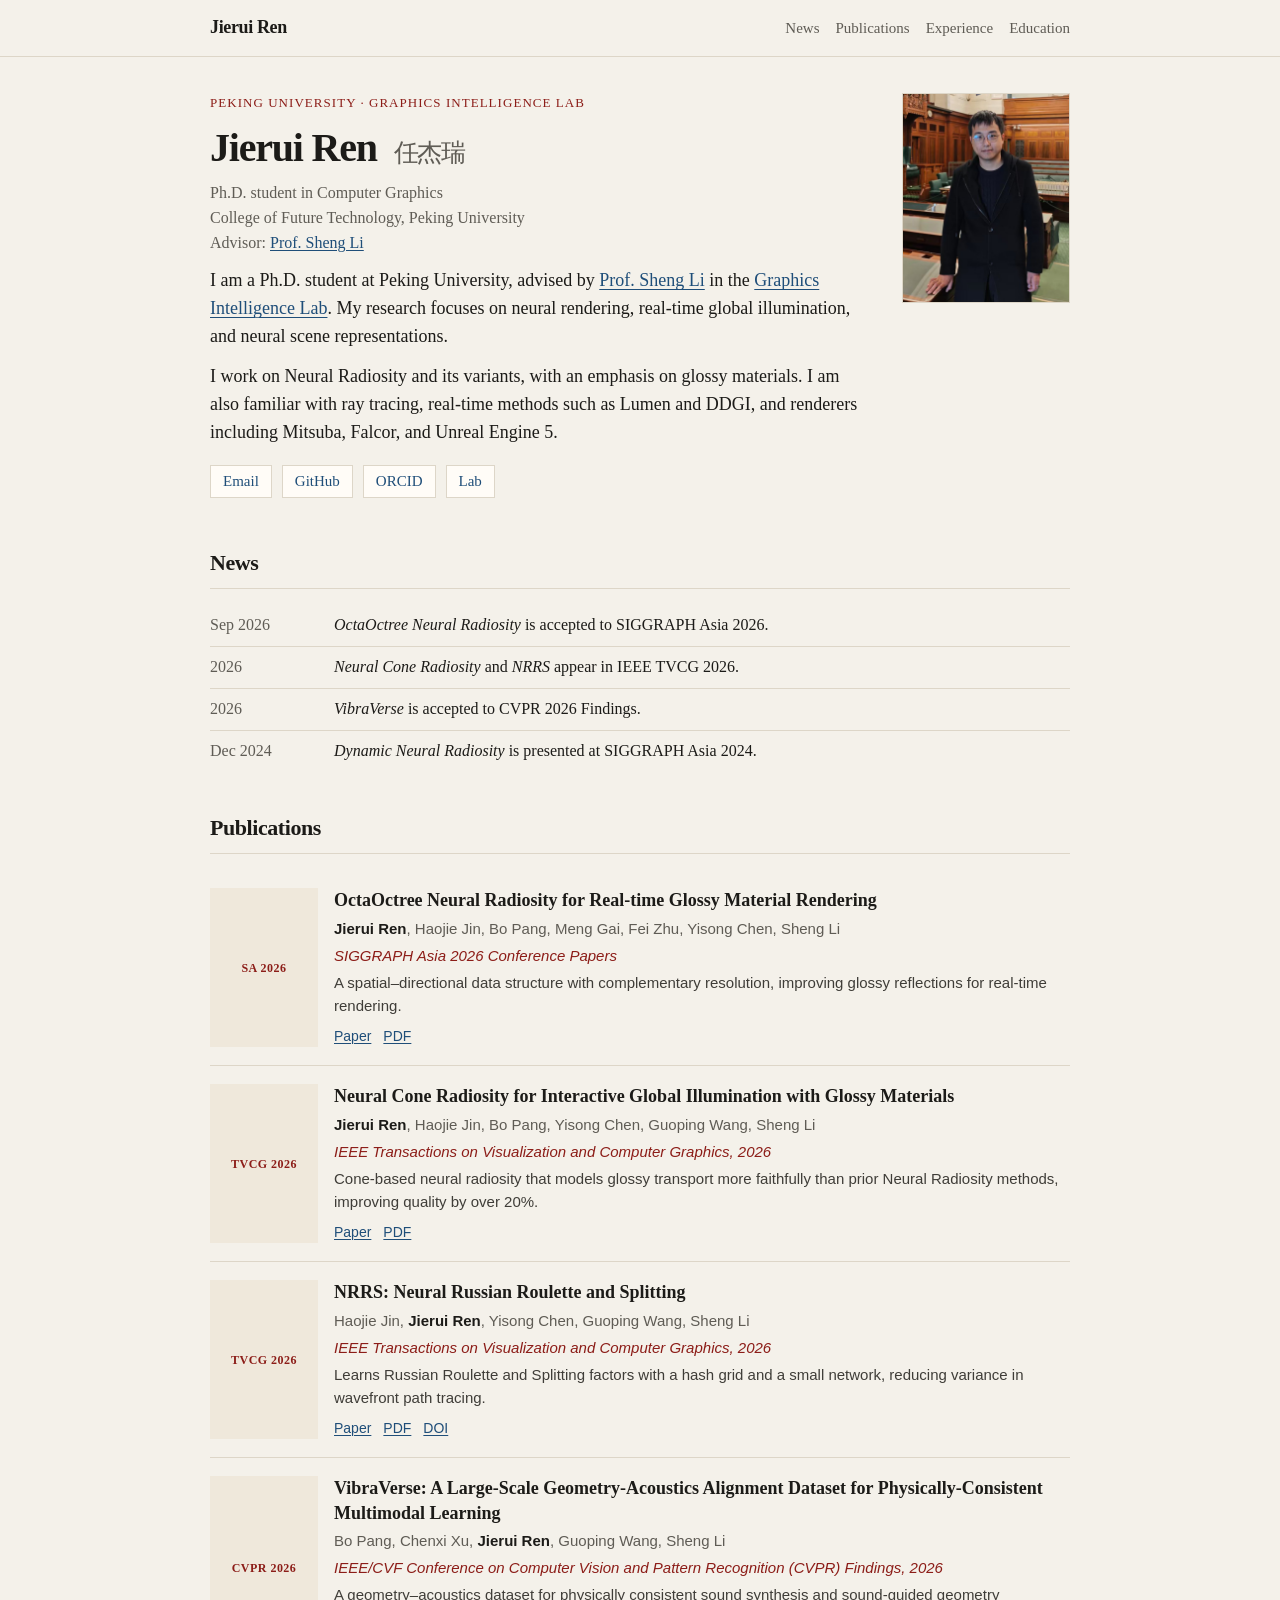
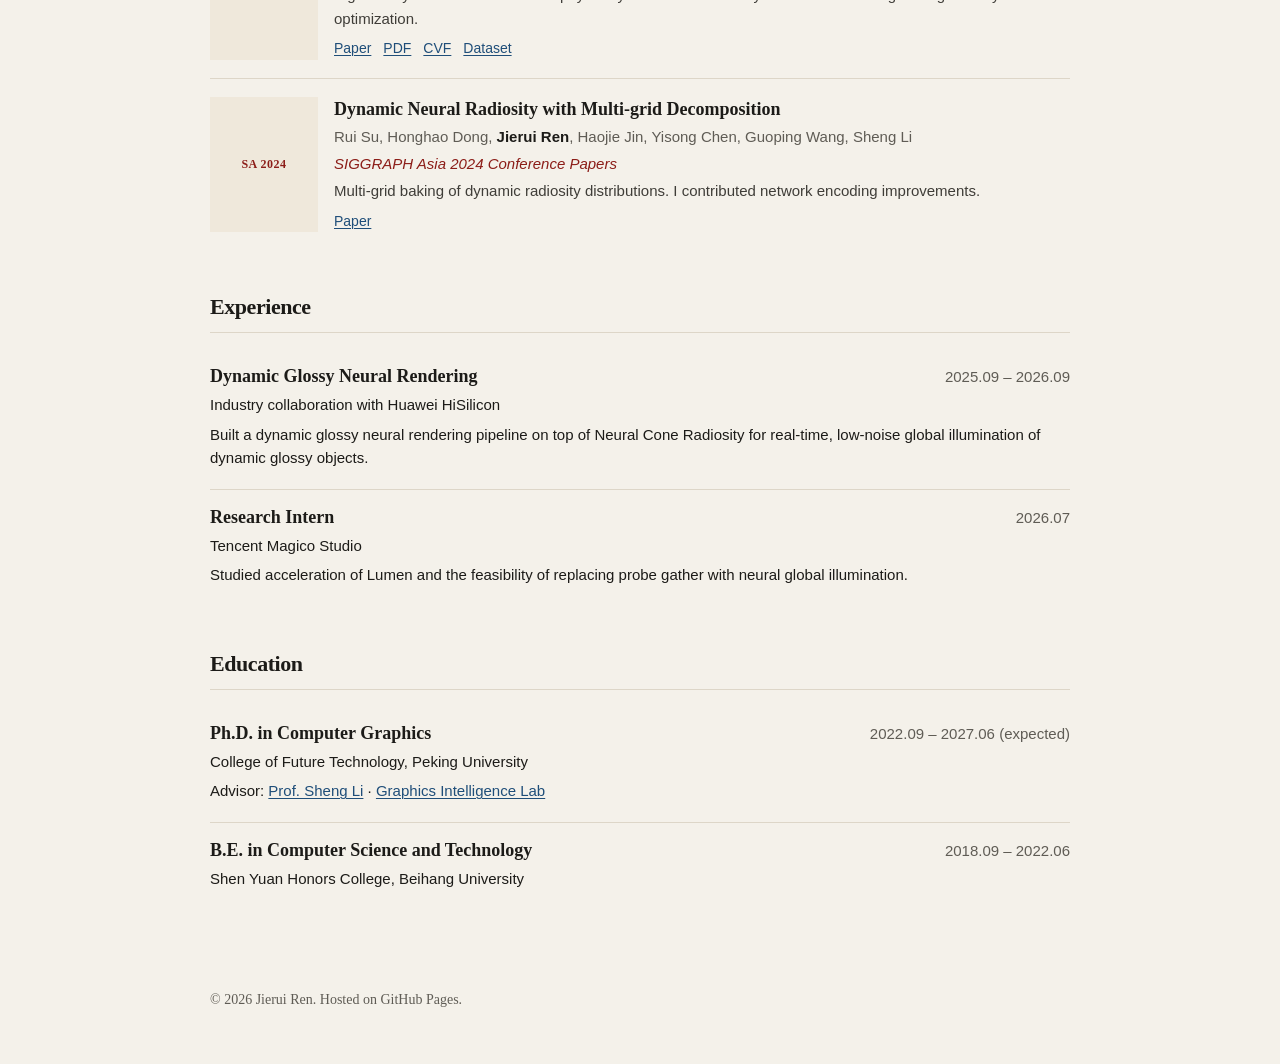
==== index.html @ 51089231 "rename github id" ====
<!DOCTYPE html>
<html lang="en">
  <head>
    <meta charset="utf-8" />
    <meta name="viewport" content="width=device-width, initial-scale=1" />
    <title>Jierui Ren | Peking University</title>
    <meta
      name="description"
      content="Jierui Ren is a Ph.D. student at Peking University working on neural rendering and real-time global illumination."
    />
    <meta name="author" content="Jierui Ren" />
    <link rel="icon" href="assets/img/favicon.svg" type="image/svg+xml" />
    <link rel="stylesheet" href="assets/css/style.css" />
  </head>
  <body>
    <header class="site-header">
      <div class="inner">
        <a class="brand" href="#top">Jierui Ren</a>
        <nav>
          <a href="#news">News</a>
          <a href="#publications">Publications</a>
          <a href="#experience">Experience</a>
          <a href="#education">Education</a>
        </nav>
      </div>
    </header>

    <main id="top">
      <section class="hero">
        <div class="hero-text">
          <p class="kicker">Peking University · Graphics Intelligence Lab</p>
          <h1>Jierui Ren <span class="cn-name">任杰瑞</span></h1>
          <p class="identity">
            Ph.D. student in Computer Graphics<br />
            College of Future Technology, Peking University<br />
            Advisor:
            <a href="https://www.graphics.pku.edu.cn/xztd/jgfaculty/lisheng/index.htm"
              >Prof. Sheng Li</a
            >
          </p>
          <p>
            I am a Ph.D. student at Peking University, advised by
            <a href="https://www.graphics.pku.edu.cn/xztd/jgfaculty/lisheng/index.htm"
              >Prof. Sheng Li</a
            >
            in the
            <a href="https://www.graphics.pku.edu.cn/">Graphics Intelligence Lab</a>.
            My research focuses on neural rendering, real-time global illumination,
            and neural scene representations.
          </p>
          <p>
            I work on Neural Radiosity and its variants, with an emphasis on glossy
            materials. I am also familiar with ray tracing, real-time methods such as
            Lumen and DDGI, and renderers including Mitsuba, Falcor, and Unreal Engine 5.
          </p>
          <div class="links">
            <a href="mailto:jerry@stu.pku.edu.cn">Email</a>
            <a href="https://github.com/jieruijerry">GitHub</a>
            <a href="https://orcid.org/0009-0000-3556-4402">ORCID</a>
            <a href="https://www.graphics.pku.edu.cn/">Lab</a>
            <!-- Add when the public profile is ready: <a href="">Google Scholar</a> -->
          </div>
        </div>
        <figure class="portrait">
          <img src="assets/img/renjierui.jpeg" alt="Portrait of Jierui Ren" />
        </figure>
      </section>

      <section id="news">
        <h2>News</h2>
        <ul class="news">
          <li>
            <time datetime="2026-09">Sep 2026</time>
            <span
              ><em>OctaOctree Neural Radiosity</em> is accepted to SIGGRAPH Asia
              2026.</span
            >
          </li>
          <li>
            <time datetime="2026">2026</time>
            <span
              ><em>Neural Cone Radiosity</em> and <em>NRRS</em> appear in IEEE
              TVCG 2026.</span
            >
          </li>
          <li>
            <time datetime="2026">2026</time>
            <span
              ><em>VibraVerse</em> is accepted to CVPR 2026 Findings.</span
            >
          </li>
          <li>
            <time datetime="2024-12">Dec 2024</time>
            <span
              ><em>Dynamic Neural Radiosity</em> is presented at SIGGRAPH Asia
              2024.</span
            >
          </li>
        </ul>
      </section>

      <section id="publications">
        <h2>Publications</h2>

        <article class="pub" id="octaoctree">
          <div class="pub-venue" aria-hidden="true">SA 2026</div>
          <div class="pub-body">
            <h3>
              OctaOctree Neural Radiosity for Real-time Glossy Material Rendering
            </h3>
            <p class="authors">
              <span class="me">Jierui Ren</span>, Haojie Jin, Bo Pang, Meng Gai, Fei
              Zhu, Yisong Chen, Sheng Li
            </p>
            <p class="venue">
              SIGGRAPH Asia 2026 Conference Papers
            </p>
            <p class="highlight">
              A spatial–directional data structure with complementary resolution,
              improving glossy reflections for real-time rendering.
            </p>
            <p class="pub-links">
              <a href="https://arxiv.org/abs/2606.08469">Paper</a>
              <a href="https://arxiv.org/pdf/2606.08469">PDF</a>
              <!-- <a href="">Project</a> -->
              <!-- <a href="">Video</a> -->
              <!-- <a href="">Code</a> -->
            </p>
          </div>
        </article>

        <article class="pub" id="ncr">
          <div class="pub-venue" aria-hidden="true">TVCG 2026</div>
          <div class="pub-body">
            <h3>
              Neural Cone Radiosity for Interactive Global Illumination with Glossy
              Materials
            </h3>
            <p class="authors">
              <span class="me">Jierui Ren</span>, Haojie Jin, Bo Pang, Yisong Chen,
              Guoping Wang, Sheng Li
            </p>
            <p class="venue">
              IEEE Transactions on Visualization and Computer Graphics, 2026
            </p>
            <p class="highlight">
              Cone-based neural radiosity that models glossy transport more faithfully
              than prior Neural Radiosity methods, improving quality by over 20%.
            </p>
            <p class="pub-links">
              <a href="https://arxiv.org/abs/2509.07522">Paper</a>
              <a href="https://arxiv.org/pdf/2509.07522">PDF</a>
              <!-- <a href="">Project</a> -->
              <!-- <a href="">Video</a> -->
              <!-- <a href="">Code</a> -->
            </p>
          </div>
        </article>

        <article class="pub" id="nrrs">
          <div class="pub-venue" aria-hidden="true">TVCG 2026</div>
          <div class="pub-body">
            <h3>NRRS: Neural Russian Roulette and Splitting</h3>
            <p class="authors">
              Haojie Jin, <span class="me">Jierui Ren</span>, Yisong Chen, Guoping
              Wang, Sheng Li
            </p>
            <p class="venue">
              IEEE Transactions on Visualization and Computer Graphics, 2026
            </p>
            <p class="highlight">
              Learns Russian Roulette and Splitting factors with a hash grid and a
              small network, reducing variance in wavefront path tracing.
            </p>
            <p class="pub-links">
              <a href="https://arxiv.org/abs/2510.07868">Paper</a>
              <a href="https://arxiv.org/pdf/2510.07868">PDF</a>
              <a href="https://doi.org/10.1109/TVCG.2026.3691565">DOI</a>
              <!-- <a href="">Project</a> -->
              <!-- <a href="">Code</a> -->
            </p>
          </div>
        </article>

        <article class="pub" id="vibraverse">
          <div class="pub-venue" aria-hidden="true">CVPR 2026</div>
          <div class="pub-body">
            <h3>
              VibraVerse: A Large-Scale Geometry-Acoustics Alignment Dataset for
              Physically-Consistent Multimodal Learning
            </h3>
            <p class="authors">
              Bo Pang, Chenxi Xu, <span class="me">Jierui Ren</span>, Guoping Wang,
              Sheng Li
            </p>
            <p class="venue">
              IEEE/CVF Conference on Computer Vision and Pattern Recognition (CVPR)
              Findings, 2026
            </p>
            <p class="highlight">
              A geometry–acoustics dataset for physically consistent sound synthesis
              and sound-guided geometry optimization.
            </p>
            <p class="pub-links">
              <a href="https://arxiv.org/abs/2511.20422">Paper</a>
              <a href="https://arxiv.org/pdf/2511.20422">PDF</a>
              <a
                href="https://openaccess.thecvf.com/content/CVPR2026F/html/Pang_VibraVerse_A_Large-Scale_Geometry-Acoustics_Alignment_Dataset_for_Physically-Consistent_Multimodal_Learning_CVPRF_2026_paper.html"
                >CVF</a
              >
              <a href="https://huggingface.co/datasets/technetium66/VibraVerse"
                >Dataset</a
              >
              <!-- <a href="">Project</a> -->
            </p>
          </div>
        </article>

        <article class="pub" id="dnr">
          <div class="pub-venue" aria-hidden="true">SA 2024</div>
          <div class="pub-body">
            <h3>Dynamic Neural Radiosity with Multi-grid Decomposition</h3>
            <p class="authors">
              Rui Su, Honghao Dong, <span class="me">Jierui Ren</span>, Haojie Jin,
              Yisong Chen, Guoping Wang, Sheng Li
            </p>
            <p class="venue">SIGGRAPH Asia 2024 Conference Papers</p>
            <p class="highlight">
              Multi-grid baking of dynamic radiosity distributions. I contributed
              network encoding improvements.
            </p>
            <p class="pub-links">
              <a href="https://doi.org/10.1145/3680528.3687685">Paper</a>
              <!-- <a href="">Project</a> -->
              <!-- <a href="">Video</a> -->
              <!-- <a href="">Code</a> -->
            </p>
          </div>
        </article>
      </section>

      <section id="experience">
        <h2>Experience</h2>
        <article class="item">
          <div class="item-head">
            <h3>Dynamic Glossy Neural Rendering</h3>
            <p class="when">2025.09 – 2026.09</p>
          </div>
          <p class="where">Industry collaboration with Huawei HiSilicon</p>
          <p>
            Built a dynamic glossy neural rendering pipeline on top of Neural Cone
            Radiosity for real-time, low-noise global illumination of dynamic glossy
            objects.
          </p>
        </article>
        <article class="item">
          <div class="item-head">
            <h3>Research Intern</h3>
            <p class="when">2026.07</p>
          </div>
          <p class="where">Tencent Magico Studio</p>
          <p>
            Studied acceleration of Lumen and the feasibility of replacing probe
            gather with neural global illumination.
          </p>
        </article>
      </section>

      <section id="education">
        <h2>Education</h2>
        <article class="item">
          <div class="item-head">
            <h3>Ph.D. in Computer Graphics</h3>
            <p class="when">2022.09 – 2027.06 (expected)</p>
          </div>
          <p class="where">College of Future Technology, Peking University</p>
          <p>
            Advisor:
            <a href="https://www.graphics.pku.edu.cn/xztd/jgfaculty/lisheng/index.htm"
              >Prof. Sheng Li</a
            >
            ·
            <a href="https://www.graphics.pku.edu.cn/">Graphics Intelligence Lab</a>
          </p>
        </article>
        <article class="item">
          <div class="item-head">
            <h3>B.E. in Computer Science and Technology</h3>
            <p class="when">2018.09 – 2022.06</p>
          </div>
          <p class="where">
            Shen Yuan Honors College, Beihang University
          </p>
        </article>
      </section>
    </main>

    <footer>
      <p>
        &copy; 2026 Jierui Ren.
        Hosted on GitHub Pages.
      </p>
    </footer>
  </body>
</html>
---- assets/css/style.css ----
:root {
  --bg: #f4f1ea;
  --paper: #fffcf7;
  --ink: #1c1b18;
  --muted: #5f5c55;
  --line: #ddd6c8;
  --accent: #8c1d18;
  --link: #1f4e79;
  --chip: #efe8db;
}

* {
  box-sizing: border-box;
}

html {
  scroll-behavior: smooth;
  scroll-padding-top: 56px;
}

body {
  margin: 0;
  color: var(--ink);
  background: var(--bg);
  font-family: "Iowan Old Style", Palatino, "Palatino Linotype", "Times New Roman", serif;
  font-size: 18px;
  line-height: 1.55;
}

a {
  color: var(--link);
  text-decoration-thickness: 1px;
  text-underline-offset: 0.15em;
}

a:hover {
  color: var(--accent);
}

.site-header {
  position: sticky;
  top: 0;
  z-index: 10;
  background: var(--bg);
  border-bottom: 1px solid var(--line);
}

.site-header .inner,
main,
footer {
  width: min(860px, calc(100% - 40px));
  margin: 0 auto;
}

.site-header .inner {
  display: flex;
  align-items: baseline;
  justify-content: space-between;
  gap: 24px;
  padding: 14px 0;
}

.brand {
  color: var(--ink);
  font-weight: 700;
  letter-spacing: -0.02em;
  text-decoration: none;
}

.site-header nav {
  display: flex;
  flex-wrap: wrap;
  gap: 16px;
  font-size: 15px;
}

.site-header nav a {
  color: var(--muted);
  text-decoration: none;
}

.site-header nav a:hover {
  color: var(--accent);
}

main {
  padding: 36px 0 64px;
}

.hero {
  display: grid;
  grid-template-columns: 1fr 168px;
  gap: 36px;
  align-items: start;
  padding-bottom: 8px;
}

.kicker {
  margin: 0 0 8px;
  color: var(--accent);
  font-size: 13px;
  letter-spacing: 0.08em;
  text-transform: uppercase;
}

h1 {
  margin: 0 0 10px;
  font-size: 40px;
  line-height: 1.15;
  letter-spacing: -0.03em;
}

.cn-name {
  margin-left: 8px;
  color: var(--muted);
  font-size: 0.62em;
  font-weight: 500;
}

.identity {
  margin: 0 0 18px;
  color: var(--muted);
  font-size: 16px;
}

.hero p {
  margin: 0 0 12px;
}

.links {
  display: flex;
  flex-wrap: wrap;
  gap: 10px;
  margin-top: 18px;
}

.links a {
  display: inline-block;
  padding: 4px 12px;
  border: 1px solid var(--line);
  background: var(--paper);
  color: var(--link);
  font-size: 15px;
  text-decoration: none;
}

.links a:hover {
  border-color: var(--accent);
  color: var(--accent);
}

.portrait {
  margin: 0;
}

.portrait img {
  display: block;
  width: 168px;
  height: 210px;
  object-fit: cover;
  background: var(--paper);
  border: 1px solid var(--line);
}

.pub-teaser {
  display: block;
  width: 92px;
  height: 62px;
  object-fit: cover;
  background: var(--paper);
  border: 1px solid var(--line);
}

h2 {
  margin: 40px 0 16px;
  padding-bottom: 8px;
  border-bottom: 1px solid var(--line);
  font-size: 22px;
  letter-spacing: -0.02em;
}

.news {
  margin: 0;
  padding: 0;
  list-style: none;
}

.news li {
  display: grid;
  grid-template-columns: 108px 1fr;
  gap: 16px;
  padding: 8px 0;
  border-bottom: 1px solid var(--line);
  font-size: 16px;
}

.news li:last-child {
  border-bottom: none;
}

.news time {
  color: var(--muted);
  font-variant-numeric: tabular-nums;
}

.pub {
  display: grid;
  grid-template-columns: 108px 1fr;
  gap: 16px;
  padding: 18px 0;
  border-bottom: 1px solid var(--line);
}

.pub:last-child {
  border-bottom: none;
}

.pub-venue {
  display: flex;
  align-items: center;
  justify-content: center;
  min-height: 54px;
  padding: 8px 6px;
  background: var(--chip);
  color: var(--accent);
  font-size: 12px;
  font-weight: 700;
  letter-spacing: 0.04em;
  text-align: center;
  text-transform: uppercase;
}

.pub-body h3 {
  margin: 0 0 4px;
  font-size: 18px;
  line-height: 1.35;
}

.authors,
.venue,
.highlight,
.where {
  margin: 0 0 4px;
  font-size: 15px;
}

.authors,
.venue,
.highlight,
.where,
.item p {
  font-family: -apple-system, BlinkMacSystemFont, "Segoe UI", "PingFang SC", sans-serif;
}

.authors {
  color: var(--muted);
}

.me {
  color: var(--ink);
  font-weight: 700;
}

.venue {
  color: var(--accent);
  font-style: italic;
}

.highlight {
  color: #3f3d38;
}

.pub-links {
  display: flex;
  flex-wrap: wrap;
  gap: 12px;
  margin: 8px 0 0;
  font-family: -apple-system, BlinkMacSystemFont, "Segoe UI", sans-serif;
  font-size: 14px;
}

.item {
  padding: 14px 0;
  border-bottom: 1px solid var(--line);
}

.item:last-child {
  border-bottom: none;
}

.item-head {
  display: flex;
  align-items: baseline;
  justify-content: space-between;
  gap: 16px;
}

.item h3 {
  margin: 0 0 2px;
  font-size: 18px;
}

.when {
  margin: 0;
  color: var(--muted);
  font-size: 14px;
  line-height: 1.4;
  font-variant-numeric: tabular-nums;
  white-space: nowrap;
}

.item p {
  margin: 0 0 6px;
  font-size: 15px;
}

footer {
  padding: 0 0 40px;
  color: var(--muted);
  font-size: 14px;
}

@media (max-width: 700px) {
  body {
    font-size: 17px;
  }

  .site-header .inner,
  main,
  footer {
    width: calc(100% - 28px);
  }

  .site-header nav {
    display: none;
  }

  .hero,
  .news li,
  .pub {
    grid-template-columns: 1fr;
  }

  .item-head {
    flex-direction: column;
    gap: 2px;
  }

  .hero {
    gap: 20px;
  }

  h1 {
    font-size: 32px;
  }

  .portrait img {
    width: 132px;
    height: 165px;
  }

  .pub-venue {
    width: max-content;
    min-height: auto;
  }
}
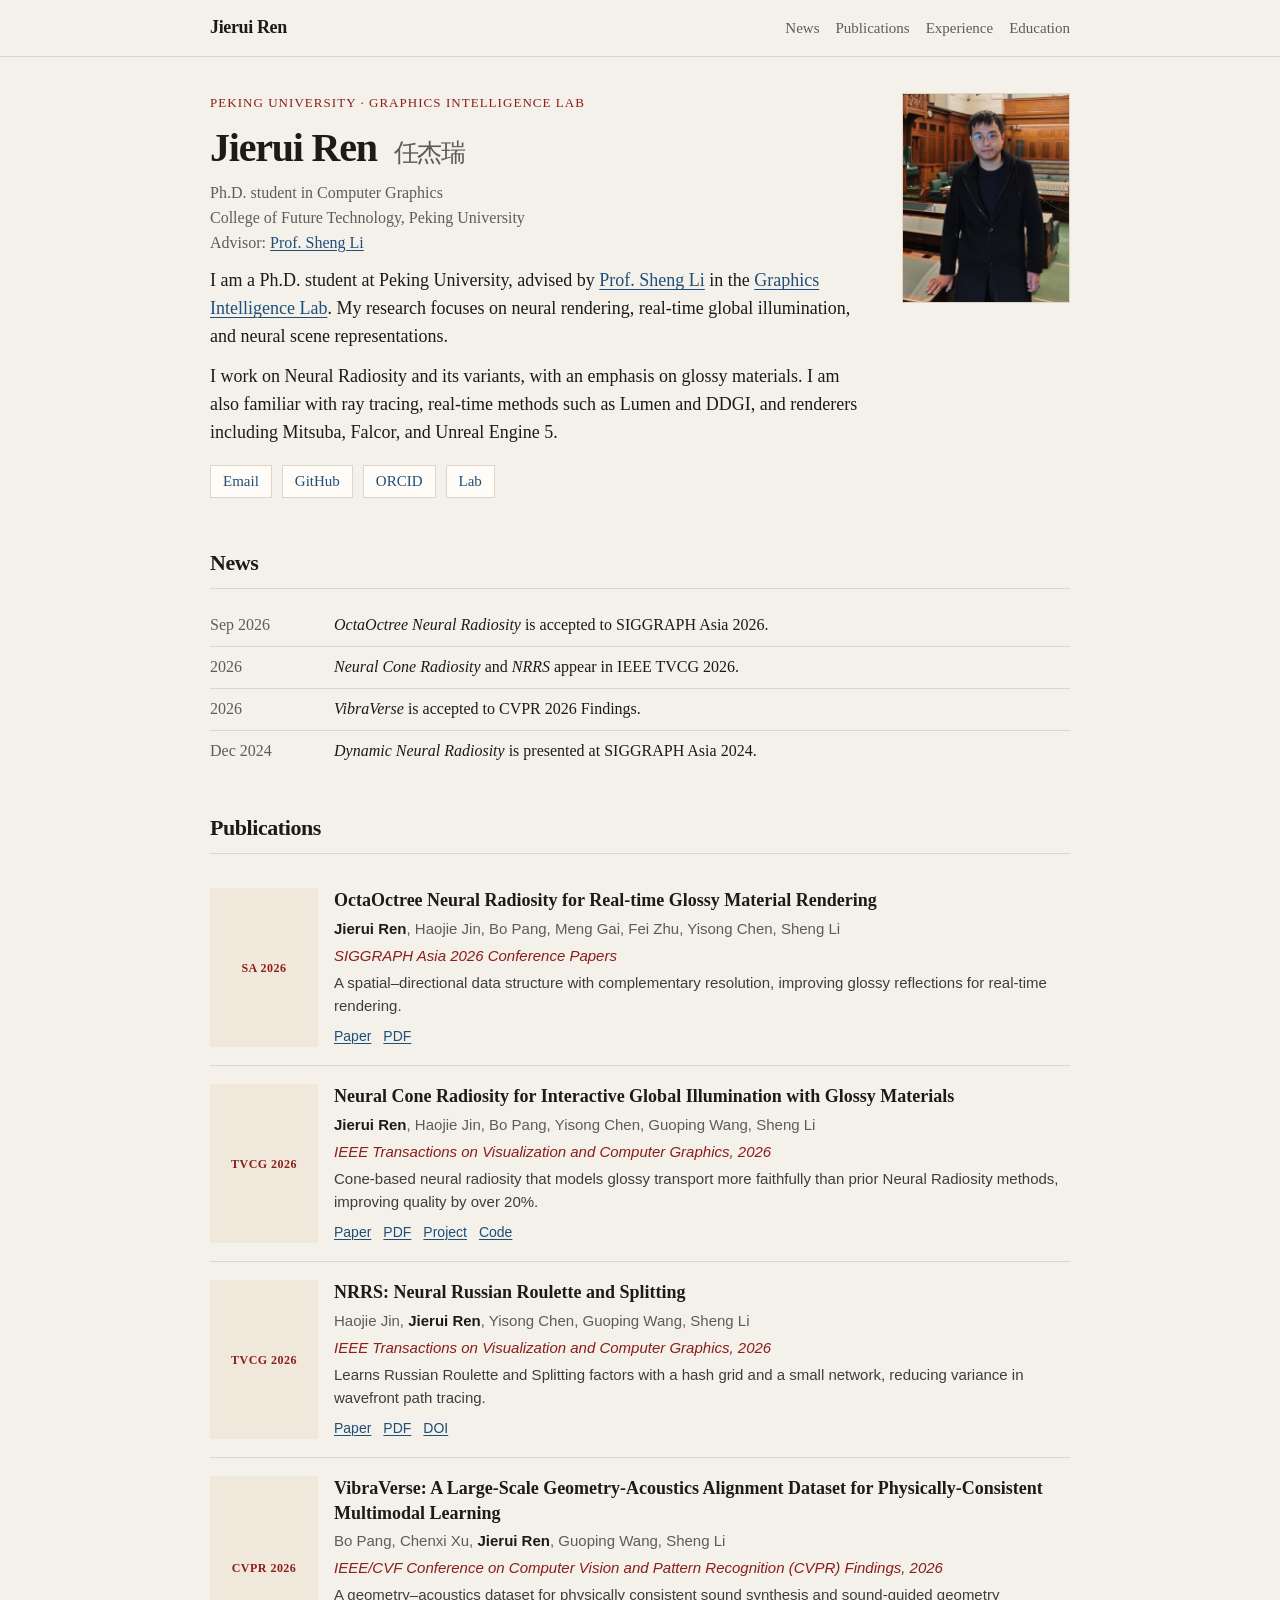
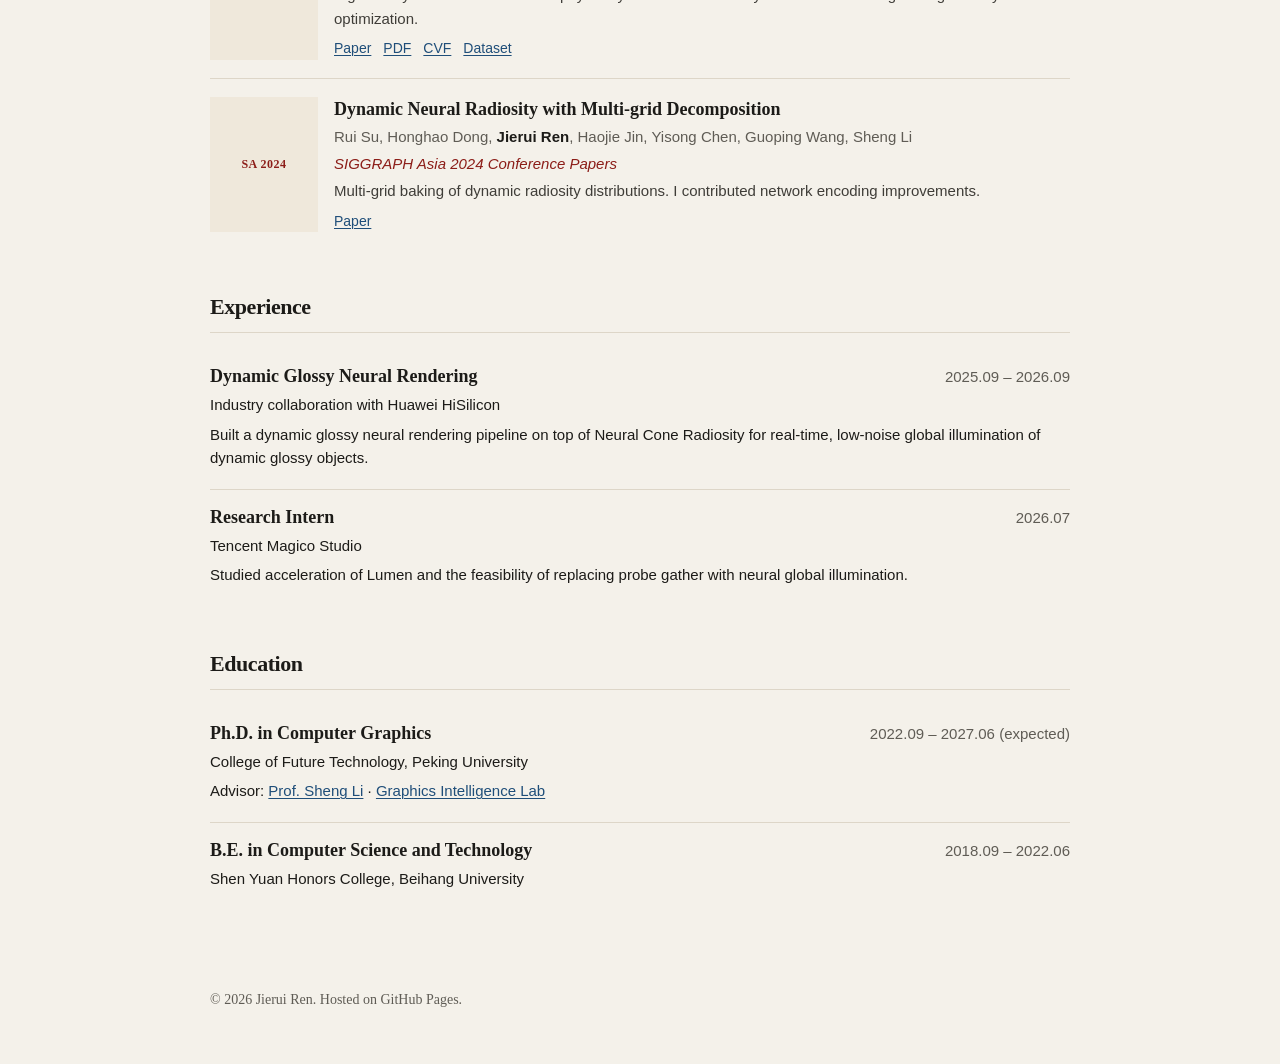
==== commit 2833d08a: "Add neural-cone page" ====
--- a/index.html
+++ b/index.html
@@ -150,9 +150,9 @@
             <p class="pub-links">
               <a href="https://arxiv.org/abs/2509.07522">Paper</a>
               <a href="https://arxiv.org/pdf/2509.07522">PDF</a>
-              <!-- <a href="">Project</a> -->
+              <a href="neural-cone/">Project</a>
+              <a href="https://github.com/jieruijerry/neural-cone">Code</a>
               <!-- <a href="">Video</a> -->
-              <!-- <a href="">Code</a> -->
             </p>
           </div>
         </article>
--- a/assets/css/style.css
+++ b/assets/css/style.css
@@ -320,6 +320,76 @@
   font-size: 14px;
 }
 
+.paper-hero {
+  text-align: center;
+  padding-bottom: 8px;
+}
+
+.paper-hero h1 {
+  max-width: 18em;
+  margin: 0 auto 16px;
+  font-size: 32px;
+}
+
+.paper-authors {
+  margin: 0 0 8px;
+  color: var(--muted);
+  font-size: 16px;
+}
+
+.paper-authors a {
+  color: var(--ink);
+  text-decoration: none;
+}
+
+.paper-authors a:hover {
+  color: var(--accent);
+}
+
+.paper-venue {
+  margin: 0 0 20px;
+  color: var(--accent);
+  font-style: italic;
+  font-size: 16px;
+}
+
+.paper-hero .links {
+  justify-content: center;
+}
+
+.paper-page h2 {
+  margin-top: 32px;
+}
+
+.paper-page .abstract,
+.paper-page .method {
+  font-family: -apple-system, BlinkMacSystemFont, "Segoe UI", "PingFang SC", sans-serif;
+  font-size: 16px;
+}
+
+.paper-page .abstract p,
+.paper-page .method p,
+.paper-page .method li {
+  margin: 0 0 12px;
+}
+
+.paper-page .method ul {
+  margin: 0 0 12px;
+  padding-left: 1.2em;
+}
+
+.bibtex {
+  margin: 0;
+  padding: 16px 18px;
+  overflow-x: auto;
+  background: var(--paper);
+  border: 1px solid var(--line);
+  color: var(--ink);
+  font-size: 13px;
+  line-height: 1.45;
+  white-space: pre;
+}
+
 @media (max-width: 700px) {
   body {
     font-size: 17px;
@@ -354,6 +424,10 @@
     font-size: 32px;
   }
 
+  .paper-hero h1 {
+    font-size: 26px;
+  }
+
   .portrait img {
     width: 132px;
     height: 165px;
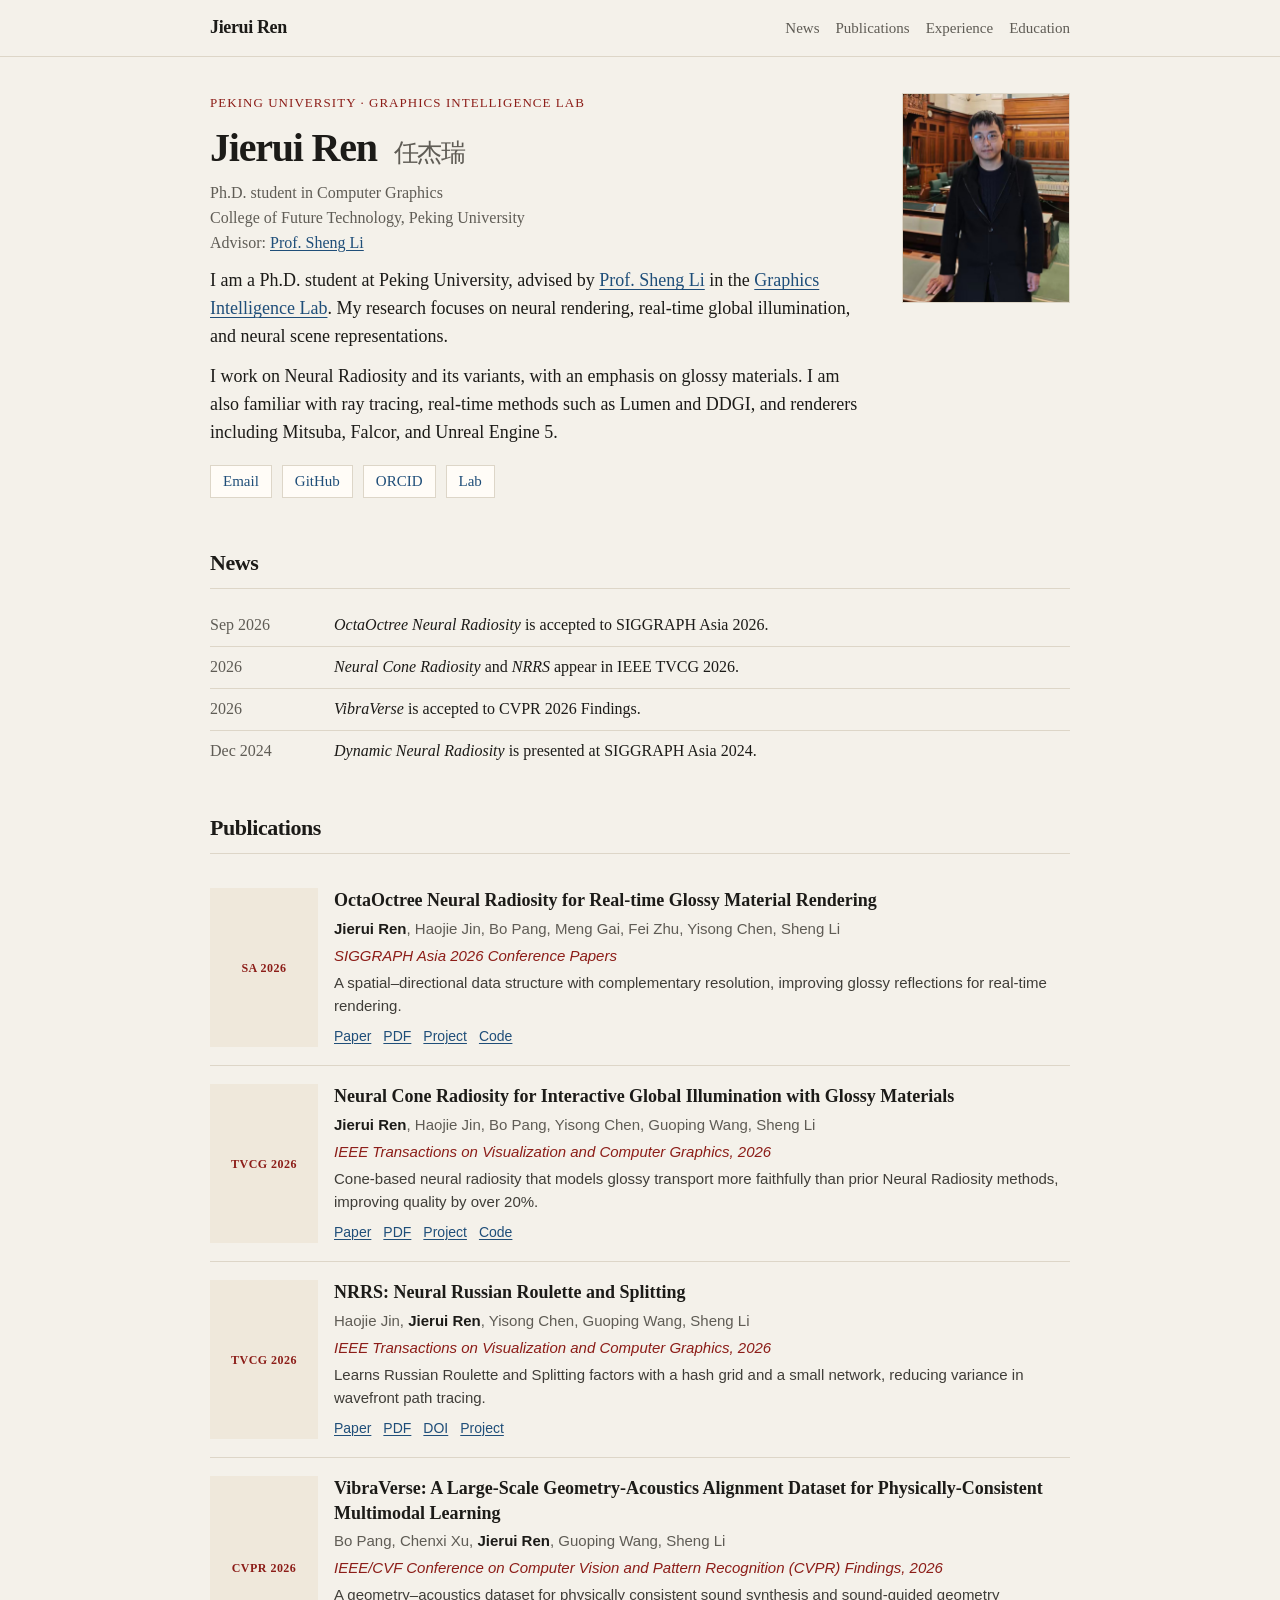
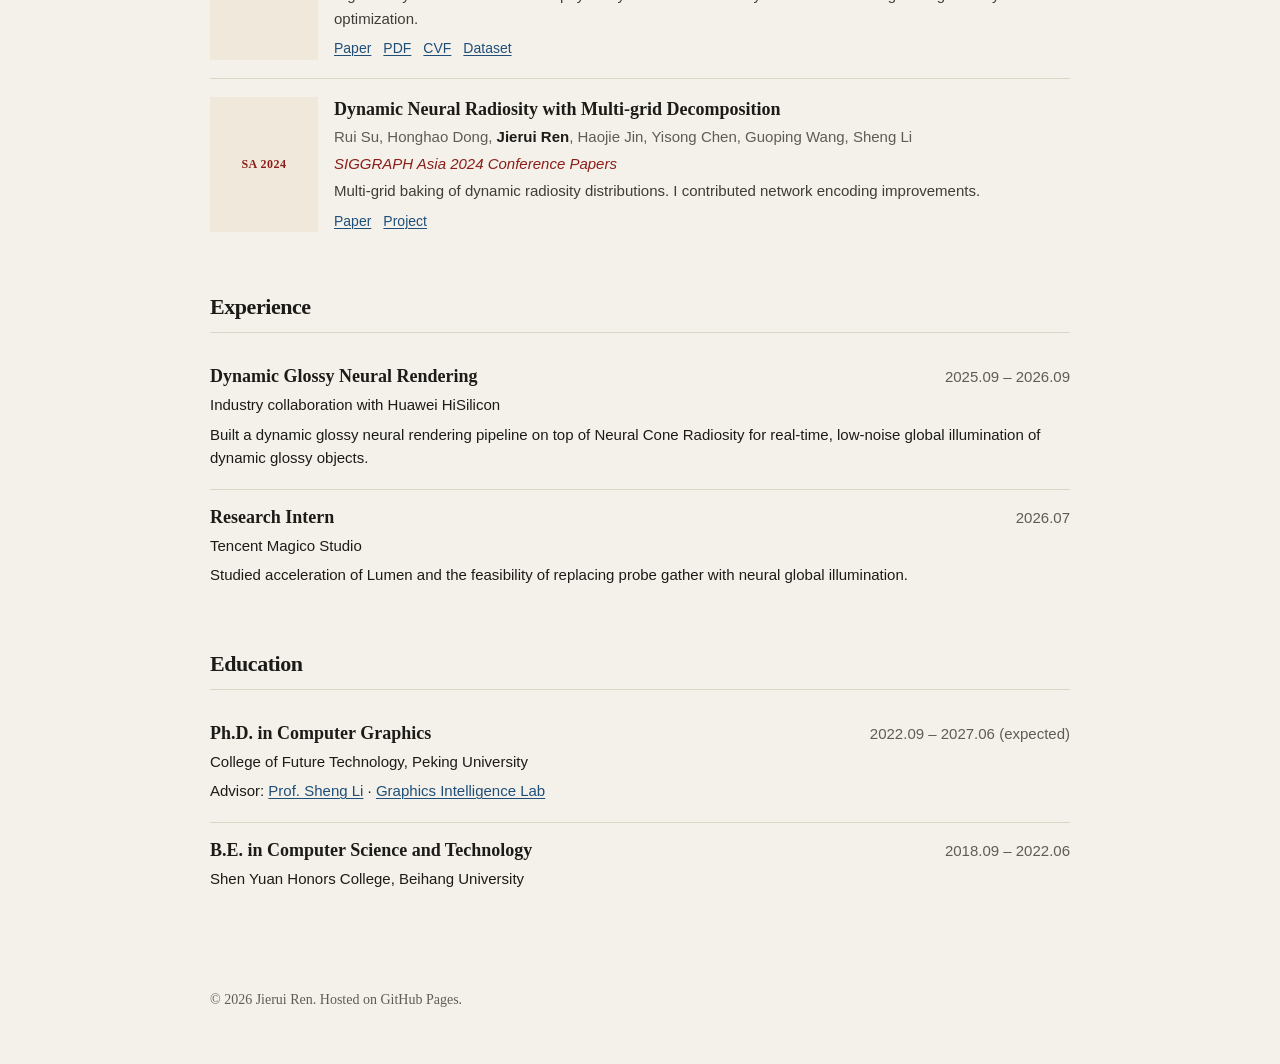
==== commit 5f4d0574: "Add octaoctree page, update links" ====
--- a/index.html
+++ b/index.html
@@ -9,7 +9,8 @@
       content="Jierui Ren is a Ph.D. student at Peking University working on neural rendering and real-time global illumination."
     />
     <meta name="author" content="Jierui Ren" />
-    <link rel="icon" href="assets/img/favicon.svg" type="image/svg+xml" />
+    <link rel="icon" href="assets/img/favicon.png" type="image/png" />
+    <link rel="apple-touch-icon" href="assets/img/favicon.png" />
     <link rel="stylesheet" href="assets/css/style.css" />
   </head>
   <body>
@@ -106,7 +107,7 @@
           <div class="pub-venue" aria-hidden="true">SA 2026</div>
           <div class="pub-body">
             <h3>
-              OctaOctree Neural Radiosity for Real-time Glossy Material Rendering
+              <a href="octaoctree/">OctaOctree Neural Radiosity for Real-time Glossy Material Rendering</a>
             </h3>
             <p class="authors">
               <span class="me">Jierui Ren</span>, Haojie Jin, Bo Pang, Meng Gai, Fei
@@ -122,9 +123,9 @@
             <p class="pub-links">
               <a href="https://arxiv.org/abs/2606.08469">Paper</a>
               <a href="https://arxiv.org/pdf/2606.08469">PDF</a>
-              <!-- <a href="">Project</a> -->
+              <a href="octaoctree/">Project</a>
+              <a href="https://github.com/jieruijerry/OctaOctree">Code</a>
               <!-- <a href="">Video</a> -->
-              <!-- <a href="">Code</a> -->
             </p>
           </div>
         </article>
@@ -133,8 +134,10 @@
           <div class="pub-venue" aria-hidden="true">TVCG 2026</div>
           <div class="pub-body">
             <h3>
-              Neural Cone Radiosity for Interactive Global Illumination with Glossy
-              Materials
+              <a href="neural-cone/"
+                >Neural Cone Radiosity for Interactive Global Illumination with Glossy
+                Materials</a
+              >
             </h3>
             <p class="authors">
               <span class="me">Jierui Ren</span>, Haojie Jin, Bo Pang, Yisong Chen,
@@ -160,7 +163,11 @@
         <article class="pub" id="nrrs">
           <div class="pub-venue" aria-hidden="true">TVCG 2026</div>
           <div class="pub-body">
-            <h3>NRRS: Neural Russian Roulette and Splitting</h3>
+            <h3>
+              <a href="https://banbao990.github.io/publications/NRRS/"
+                >NRRS: Neural Russian Roulette and Splitting</a
+              >
+            </h3>
             <p class="authors">
               Haojie Jin, <span class="me">Jierui Ren</span>, Yisong Chen, Guoping
               Wang, Sheng Li
@@ -176,7 +183,7 @@
               <a href="https://arxiv.org/abs/2510.07868">Paper</a>
               <a href="https://arxiv.org/pdf/2510.07868">PDF</a>
               <a href="https://doi.org/10.1109/TVCG.2026.3691565">DOI</a>
-              <!-- <a href="">Project</a> -->
+              <a href="https://banbao990.github.io/publications/NRRS/">Project</a>
               <!-- <a href="">Code</a> -->
             </p>
           </div>
@@ -219,7 +226,11 @@
         <article class="pub" id="dnr">
           <div class="pub-venue" aria-hidden="true">SA 2024</div>
           <div class="pub-body">
-            <h3>Dynamic Neural Radiosity with Multi-grid Decomposition</h3>
+            <h3>
+              <a href="https://woaixuexisr.github.io/papers/dynamic-neural-radiosity/"
+                >Dynamic Neural Radiosity with Multi-grid Decomposition</a
+              >
+            </h3>
             <p class="authors">
               Rui Su, Honghao Dong, <span class="me">Jierui Ren</span>, Haojie Jin,
               Yisong Chen, Guoping Wang, Sheng Li
@@ -231,7 +242,7 @@
             </p>
             <p class="pub-links">
               <a href="https://doi.org/10.1145/3680528.3687685">Paper</a>
-              <!-- <a href="">Project</a> -->
+              <a href="https://woaixuexisr.github.io/papers/dynamic-neural-radiosity/">Project</a>
               <!-- <a href="">Video</a> -->
               <!-- <a href="">Code</a> -->
             </p>
--- a/assets/css/style.css
+++ b/assets/css/style.css
@@ -234,6 +234,15 @@
   margin: 0 0 4px;
   font-size: 18px;
   line-height: 1.35;
+}
+
+.pub-body h3 a {
+  color: inherit;
+  text-decoration: none;
+}
+
+.pub-body h3 a:hover {
+  color: var(--accent);
 }
 
 .authors,
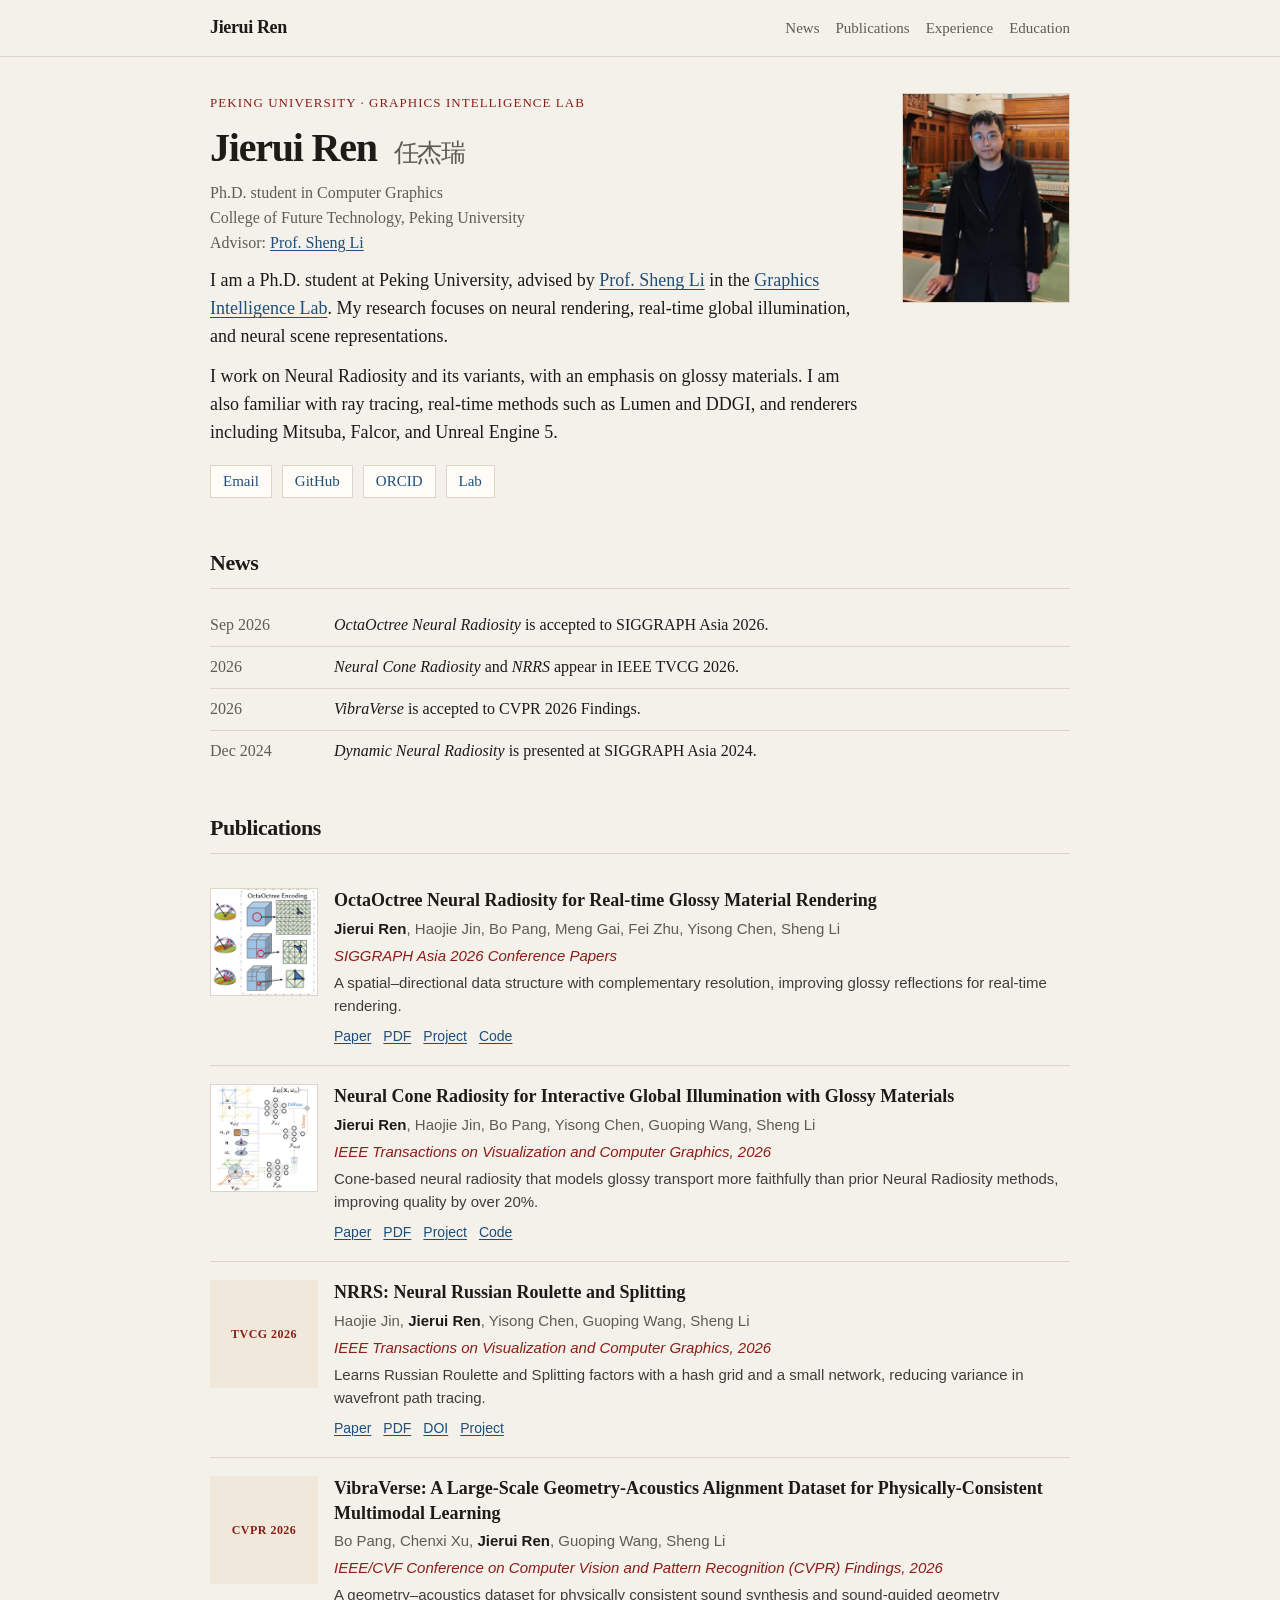
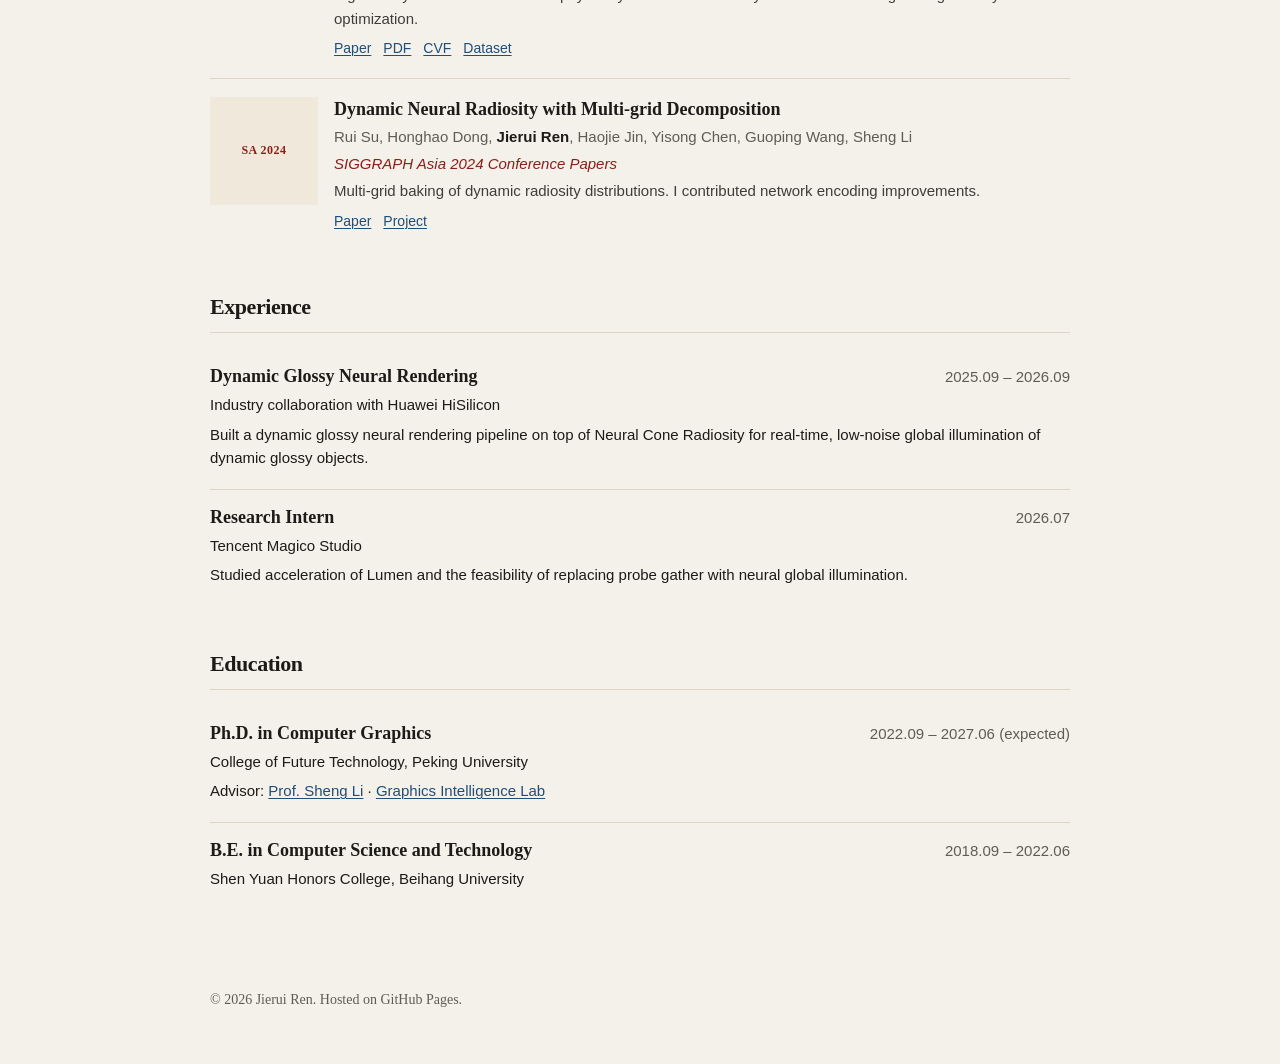
==== commit 69d1206c: "Use square README teasers for OctaOctree and Neural Cone. Co-authored-by: Cursor <cursoragent@cursor" ====
--- a/index.html
+++ b/index.html
@@ -104,7 +104,12 @@
         <h2>Publications</h2>
 
         <article class="pub" id="octaoctree">
-          <div class="pub-venue" aria-hidden="true">SA 2026</div>
+          <a href="octaoctree/"
+            ><img
+              class="pub-teaser"
+              src="assets/img/papers/octaoctree.png"
+              alt="OctaOctree encoding diagram"
+          /></a>
           <div class="pub-body">
             <h3>
               <a href="octaoctree/">OctaOctree Neural Radiosity for Real-time Glossy Material Rendering</a>
@@ -131,7 +136,12 @@
         </article>
 
         <article class="pub" id="ncr">
-          <div class="pub-venue" aria-hidden="true">TVCG 2026</div>
+          <a href="neural-cone/"
+            ><img
+              class="pub-teaser"
+              src="assets/img/papers/ncr.png"
+              alt="Neural Cone Radiosity network diagram"
+          /></a>
           <div class="pub-body">
             <h3>
               <a href="neural-cone/"
--- a/assets/css/style.css
+++ b/assets/css/style.css
@@ -162,11 +162,16 @@
   border: 1px solid var(--line);
 }
 
+.pub > a {
+  line-height: 0;
+  text-decoration: none;
+}
+
 .pub-teaser {
   display: block;
-  width: 92px;
-  height: 62px;
-  object-fit: cover;
+  width: 108px;
+  height: 108px;
+  object-fit: contain;
   background: var(--paper);
   border: 1px solid var(--line);
 }
@@ -219,7 +224,8 @@
   display: flex;
   align-items: center;
   justify-content: center;
-  min-height: 54px;
+  width: 108px;
+  height: 108px;
   padding: 8px 6px;
   background: var(--chip);
   color: var(--accent);
@@ -442,8 +448,9 @@
     height: 165px;
   }
 
-  .pub-venue {
-    width: max-content;
-    min-height: auto;
-  }
-}
+  .pub-venue,
+  .pub-teaser {
+    width: 96px;
+    height: 96px;
+  }
+}
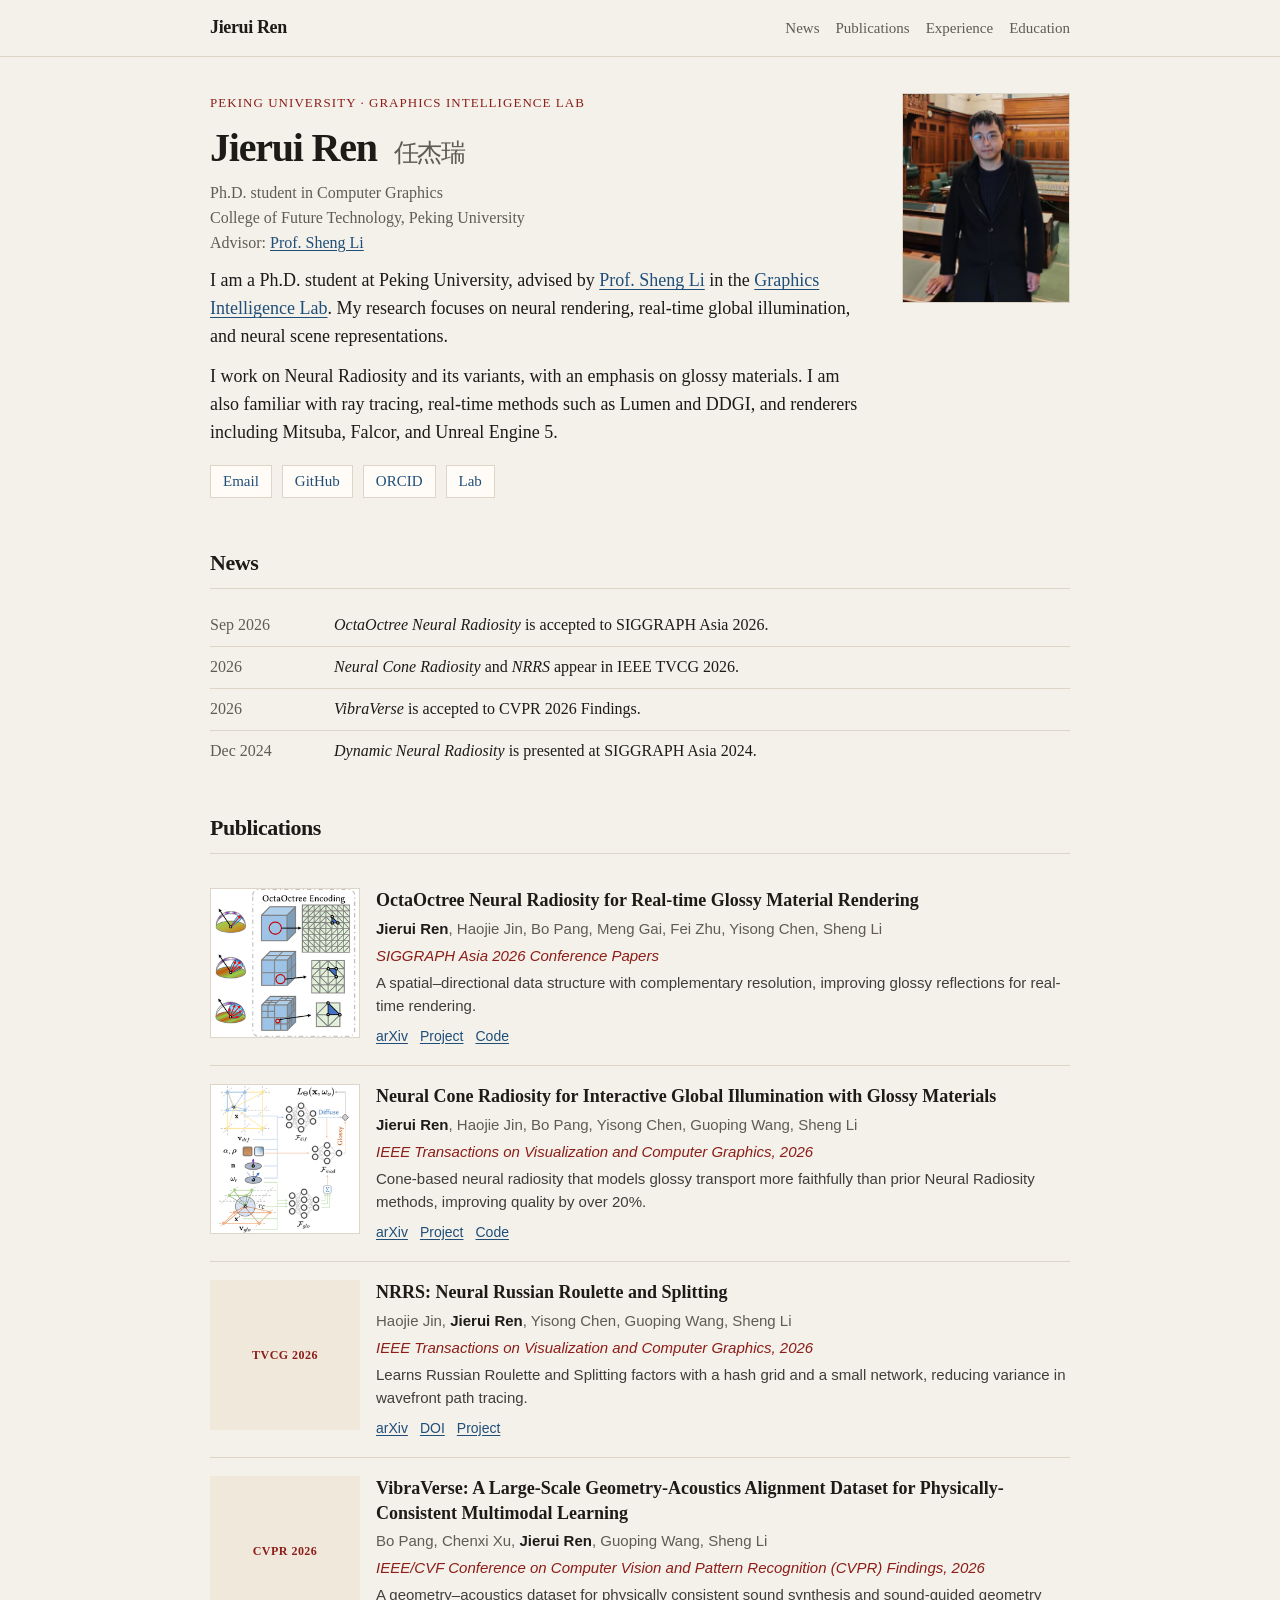
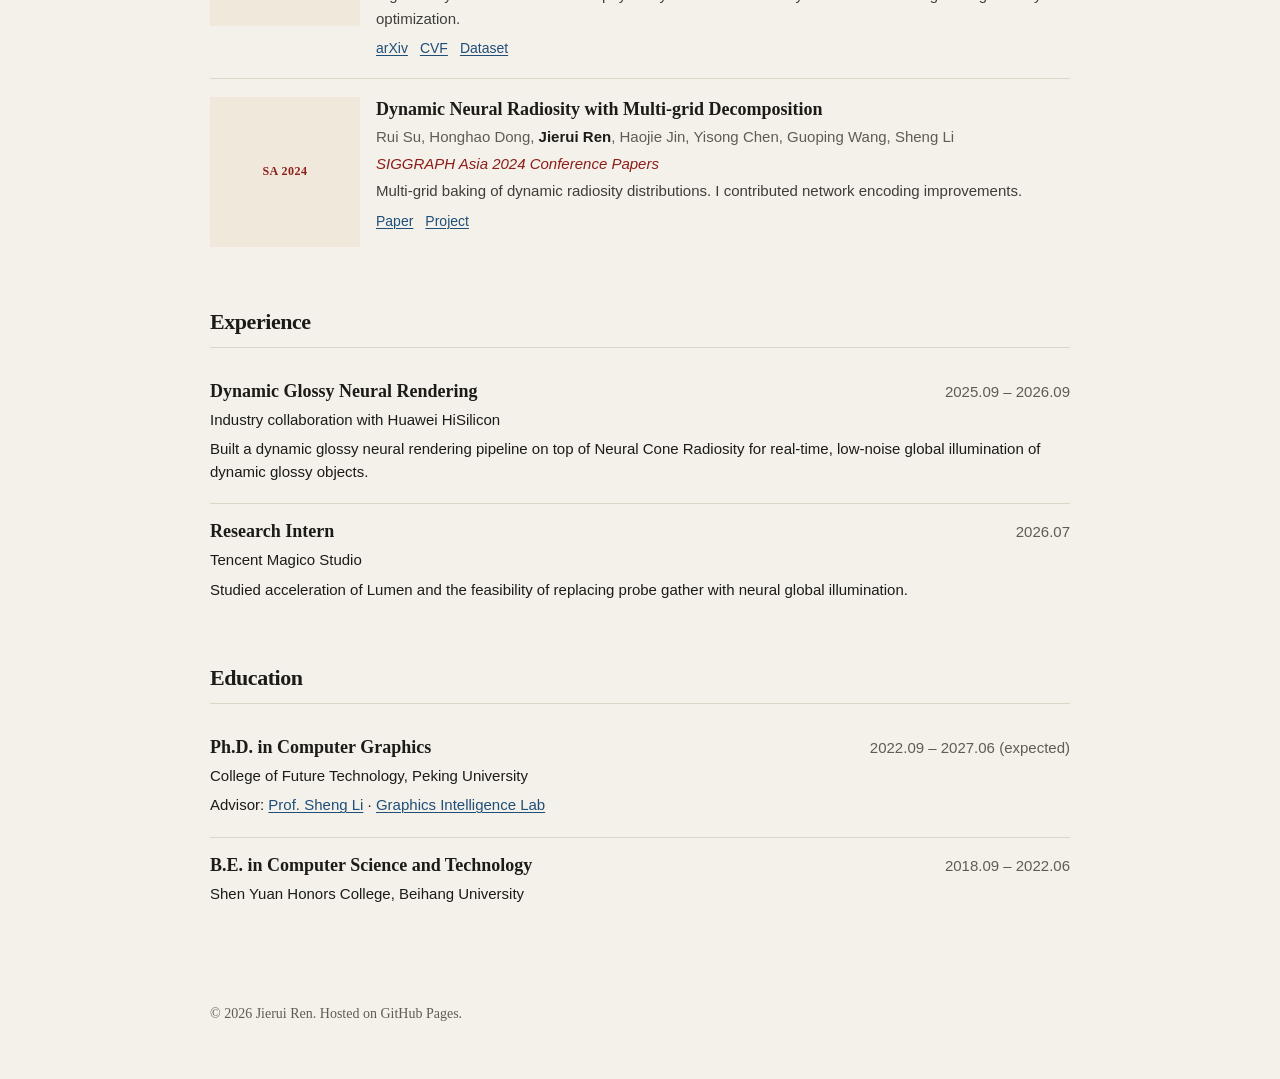
==== commit e2d69d02: "Keep a single arXiv link instead of Paper plus PDF. Co-authored-by: Cursor <cursoragent@cursor.com>" ====
--- a/index.html
+++ b/index.html
@@ -126,8 +126,7 @@
               improving glossy reflections for real-time rendering.
             </p>
             <p class="pub-links">
-              <a href="https://arxiv.org/abs/2606.08469">Paper</a>
-              <a href="https://arxiv.org/pdf/2606.08469">PDF</a>
+              <a href="https://arxiv.org/abs/2606.08469">arXiv</a>
               <a href="octaoctree/">Project</a>
               <a href="https://github.com/jieruijerry/OctaOctree">Code</a>
               <!-- <a href="">Video</a> -->
@@ -161,8 +160,7 @@
               than prior Neural Radiosity methods, improving quality by over 20%.
             </p>
             <p class="pub-links">
-              <a href="https://arxiv.org/abs/2509.07522">Paper</a>
-              <a href="https://arxiv.org/pdf/2509.07522">PDF</a>
+              <a href="https://arxiv.org/abs/2509.07522">arXiv</a>
               <a href="neural-cone/">Project</a>
               <a href="https://github.com/jieruijerry/neural-cone">Code</a>
               <!-- <a href="">Video</a> -->
@@ -190,8 +188,7 @@
               small network, reducing variance in wavefront path tracing.
             </p>
             <p class="pub-links">
-              <a href="https://arxiv.org/abs/2510.07868">Paper</a>
-              <a href="https://arxiv.org/pdf/2510.07868">PDF</a>
+              <a href="https://arxiv.org/abs/2510.07868">arXiv</a>
               <a href="https://doi.org/10.1109/TVCG.2026.3691565">DOI</a>
               <a href="https://banbao990.github.io/publications/NRRS/">Project</a>
               <!-- <a href="">Code</a> -->
@@ -219,8 +216,7 @@
               and sound-guided geometry optimization.
             </p>
             <p class="pub-links">
-              <a href="https://arxiv.org/abs/2511.20422">Paper</a>
-              <a href="https://arxiv.org/pdf/2511.20422">PDF</a>
+              <a href="https://arxiv.org/abs/2511.20422">arXiv</a>
               <a
                 href="https://openaccess.thecvf.com/content/CVPR2026F/html/Pang_VibraVerse_A_Large-Scale_Geometry-Acoustics_Alignment_Dataset_for_Physically-Consistent_Multimodal_Learning_CVPRF_2026_paper.html"
                 >CVF</a
--- a/assets/css/style.css
+++ b/assets/css/style.css
@@ -169,8 +169,8 @@
 
 .pub-teaser {
   display: block;
-  width: 108px;
-  height: 108px;
+  width: 150px;
+  height: 150px;
   object-fit: contain;
   background: var(--paper);
   border: 1px solid var(--line);
@@ -210,7 +210,7 @@
 
 .pub {
   display: grid;
-  grid-template-columns: 108px 1fr;
+  grid-template-columns: 150px 1fr;
   gap: 16px;
   padding: 18px 0;
   border-bottom: 1px solid var(--line);
@@ -224,8 +224,8 @@
   display: flex;
   align-items: center;
   justify-content: center;
-  width: 108px;
-  height: 108px;
+  width: 150px;
+  height: 150px;
   padding: 8px 6px;
   background: var(--chip);
   color: var(--accent);
@@ -450,7 +450,7 @@
 
   .pub-venue,
   .pub-teaser {
-    width: 96px;
-    height: 96px;
-  }
-}
+    width: 150px;
+    height: 150px;
+  }
+}
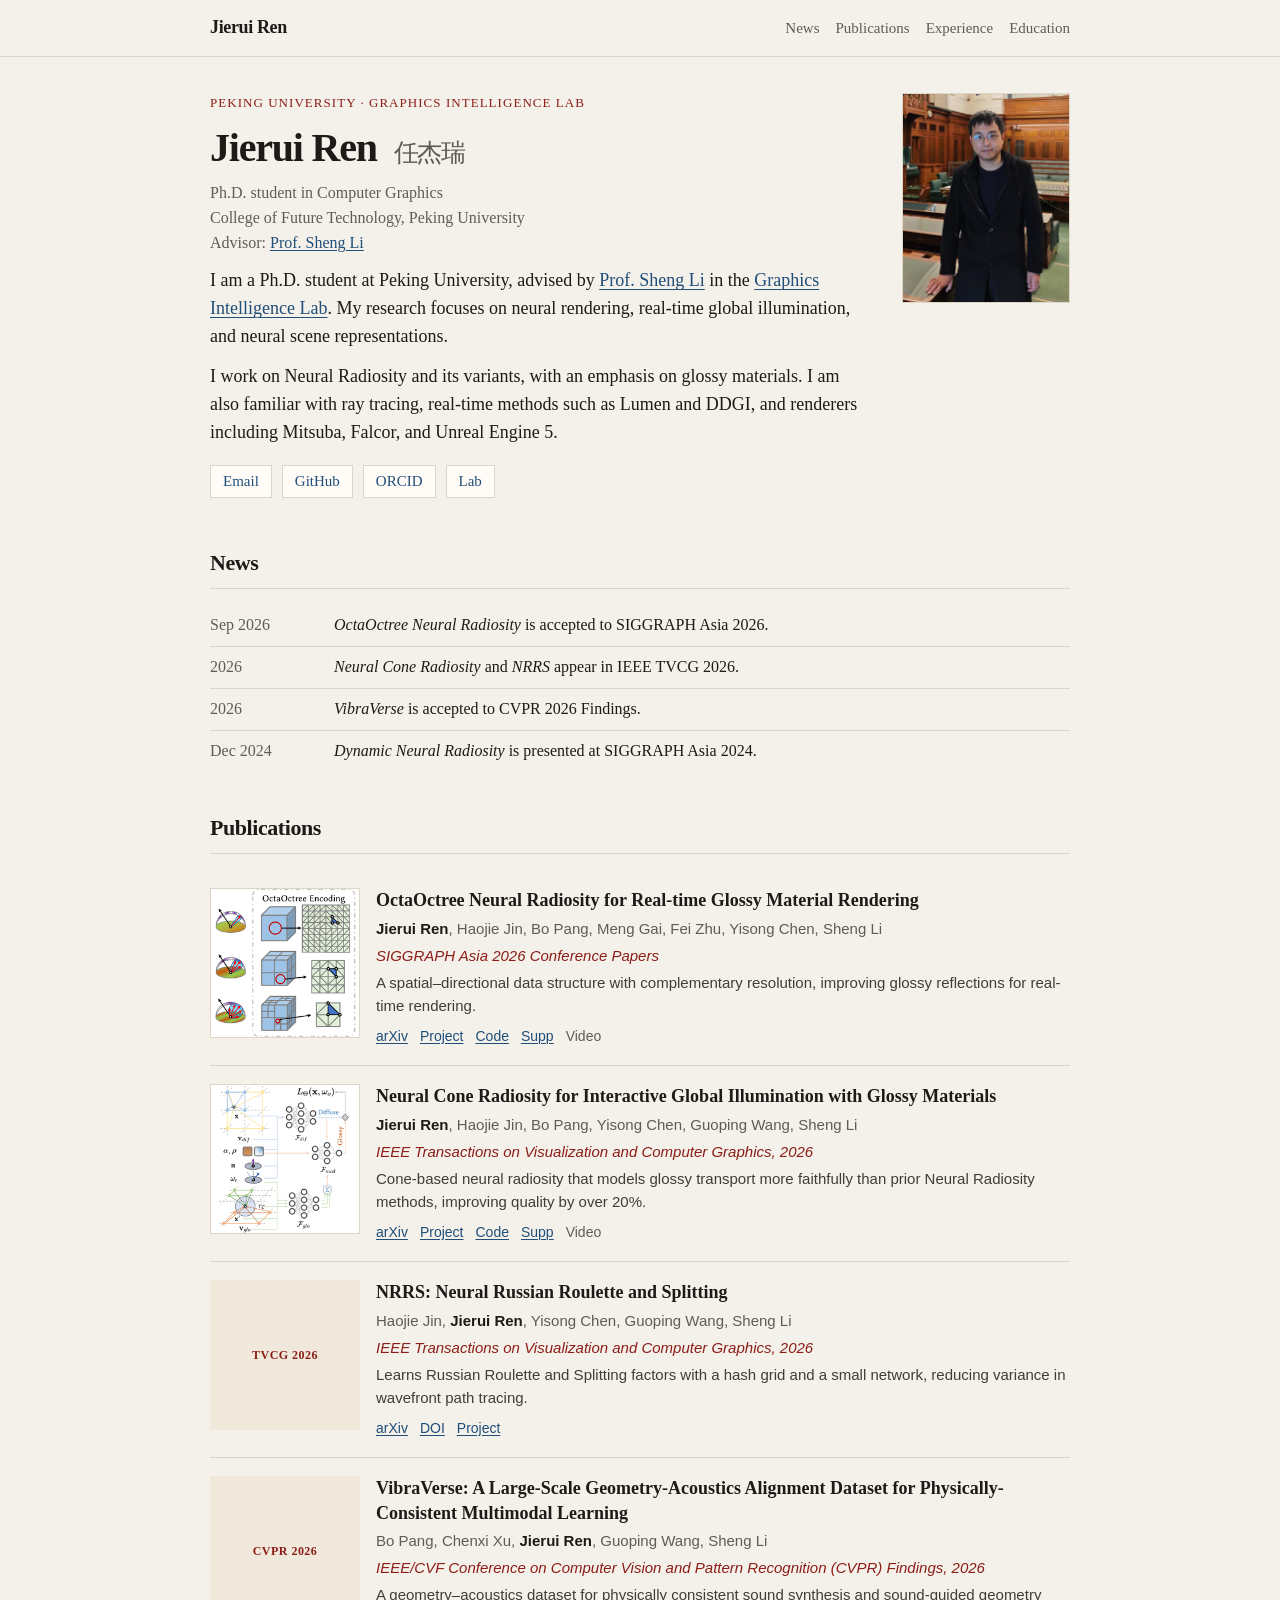
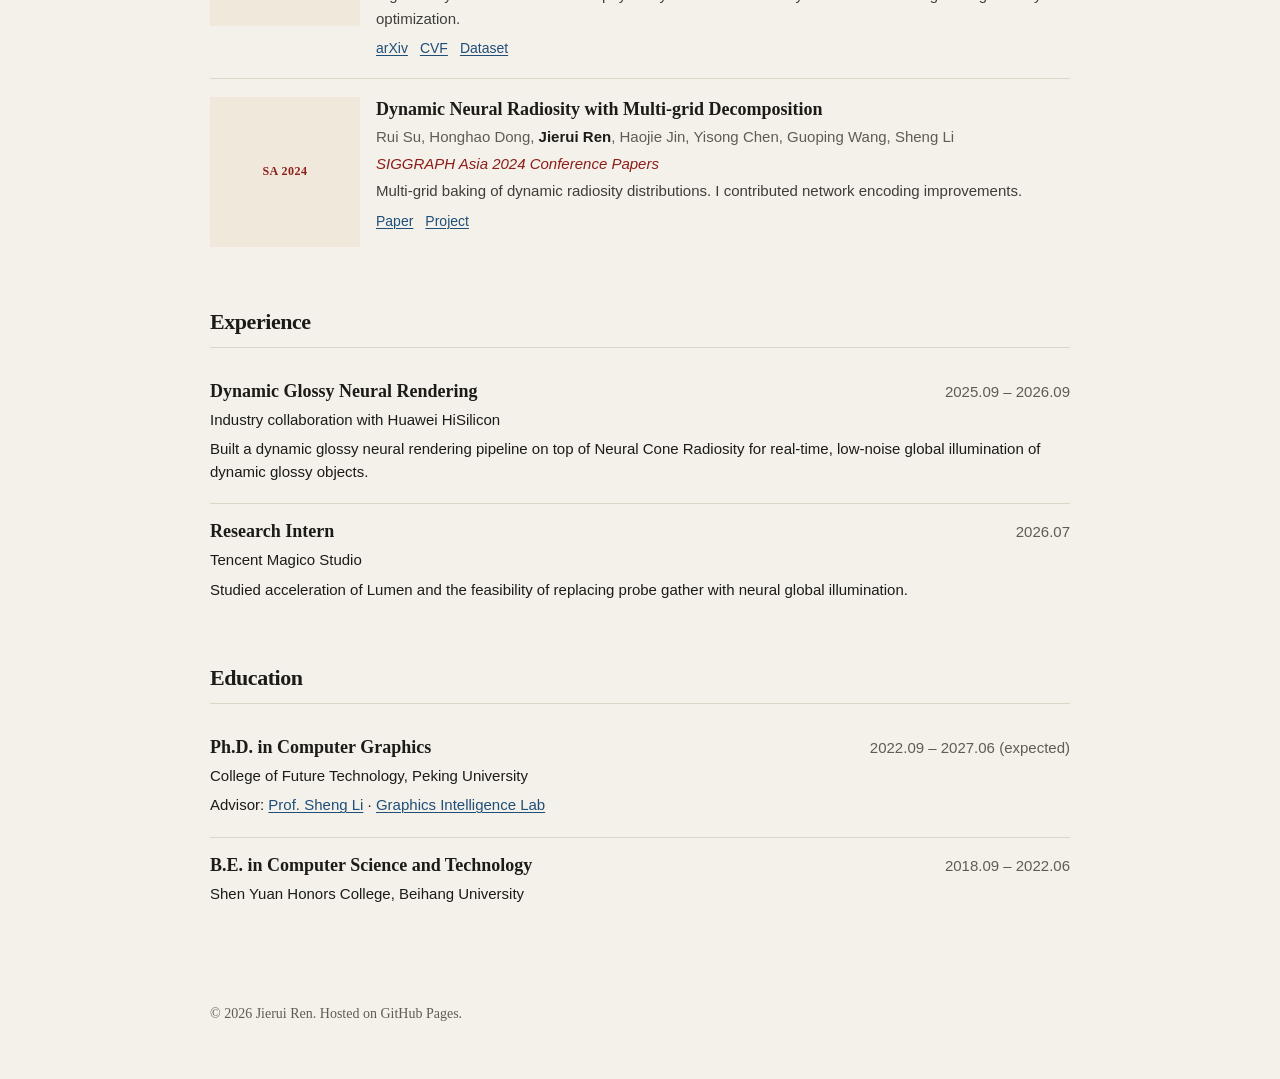
==== commit 2d40c780: "Add paper teasers, supplements, and video placeholders. Co-authored-by: Cursor <cursoragent@cursor.c" ====
--- a/index.html
+++ b/index.html
@@ -129,7 +129,8 @@
               <a href="https://arxiv.org/abs/2606.08469">arXiv</a>
               <a href="octaoctree/">Project</a>
               <a href="https://github.com/jieruijerry/OctaOctree">Code</a>
-              <!-- <a href="">Video</a> -->
+              <a href="octaoctree/supplement.pdf">Supp</a>
+              <a>Video</a>
             </p>
           </div>
         </article>
@@ -163,7 +164,8 @@
               <a href="https://arxiv.org/abs/2509.07522">arXiv</a>
               <a href="neural-cone/">Project</a>
               <a href="https://github.com/jieruijerry/neural-cone">Code</a>
-              <!-- <a href="">Video</a> -->
+              <a href="neural-cone/supplement.pdf">Supp</a>
+              <a>Video</a>
             </p>
           </div>
         </article>
--- a/assets/css/style.css
+++ b/assets/css/style.css
@@ -149,6 +149,16 @@
   color: var(--accent);
 }
 
+.links a:not([href]) {
+  color: var(--muted);
+  cursor: default;
+}
+
+.links a:not([href]):hover {
+  border-color: var(--line);
+  color: var(--muted);
+}
+
 .portrait {
   margin: 0;
 }
@@ -294,6 +304,12 @@
   font-size: 14px;
 }
 
+.pub-links a:not([href]) {
+  color: var(--muted);
+  text-decoration: none;
+  cursor: default;
+}
+
 .item {
   padding: 14px 0;
   border-bottom: 1px solid var(--line);
@@ -370,6 +386,15 @@
 
 .paper-hero .links {
   justify-content: center;
+}
+
+.paper-teaser {
+  display: block;
+  width: 100%;
+  height: auto;
+  margin: 28px 0 0;
+  background: var(--paper);
+  border: 1px solid var(--line);
 }
 
 .paper-page h2 {
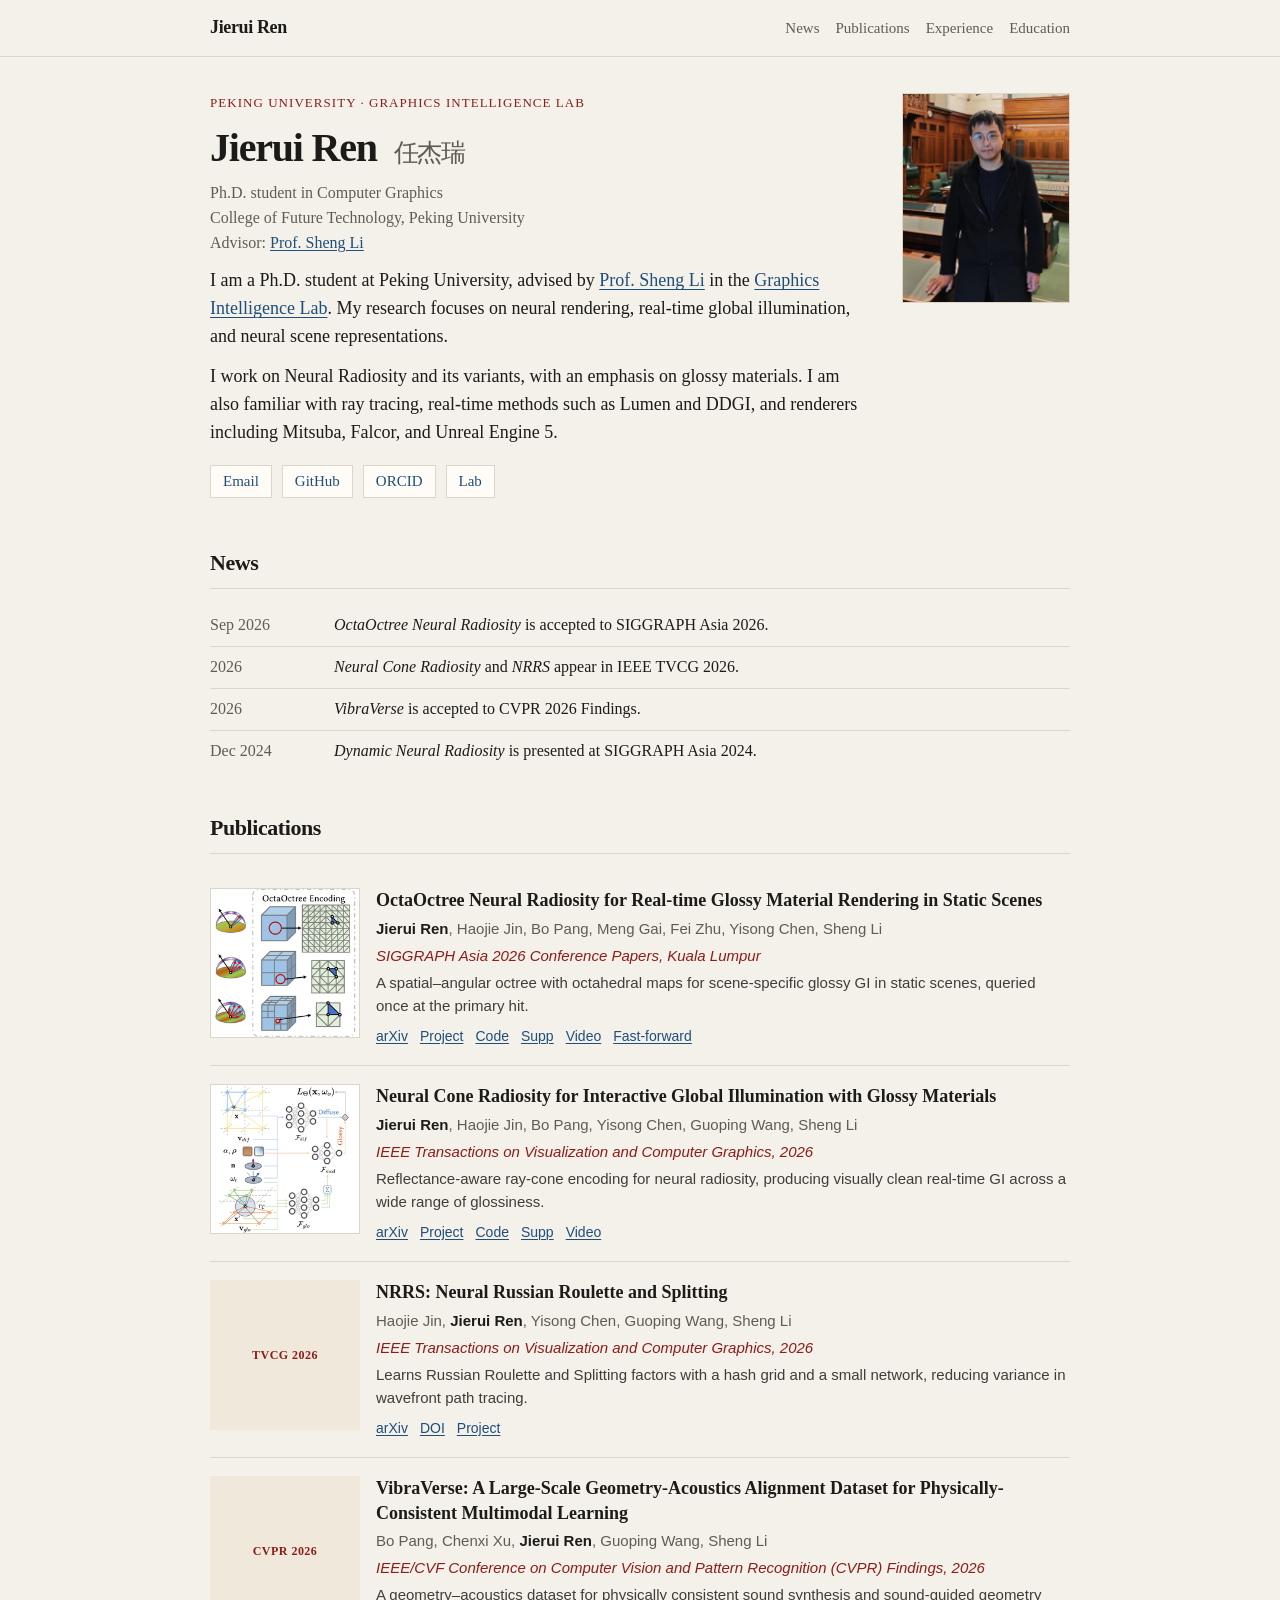
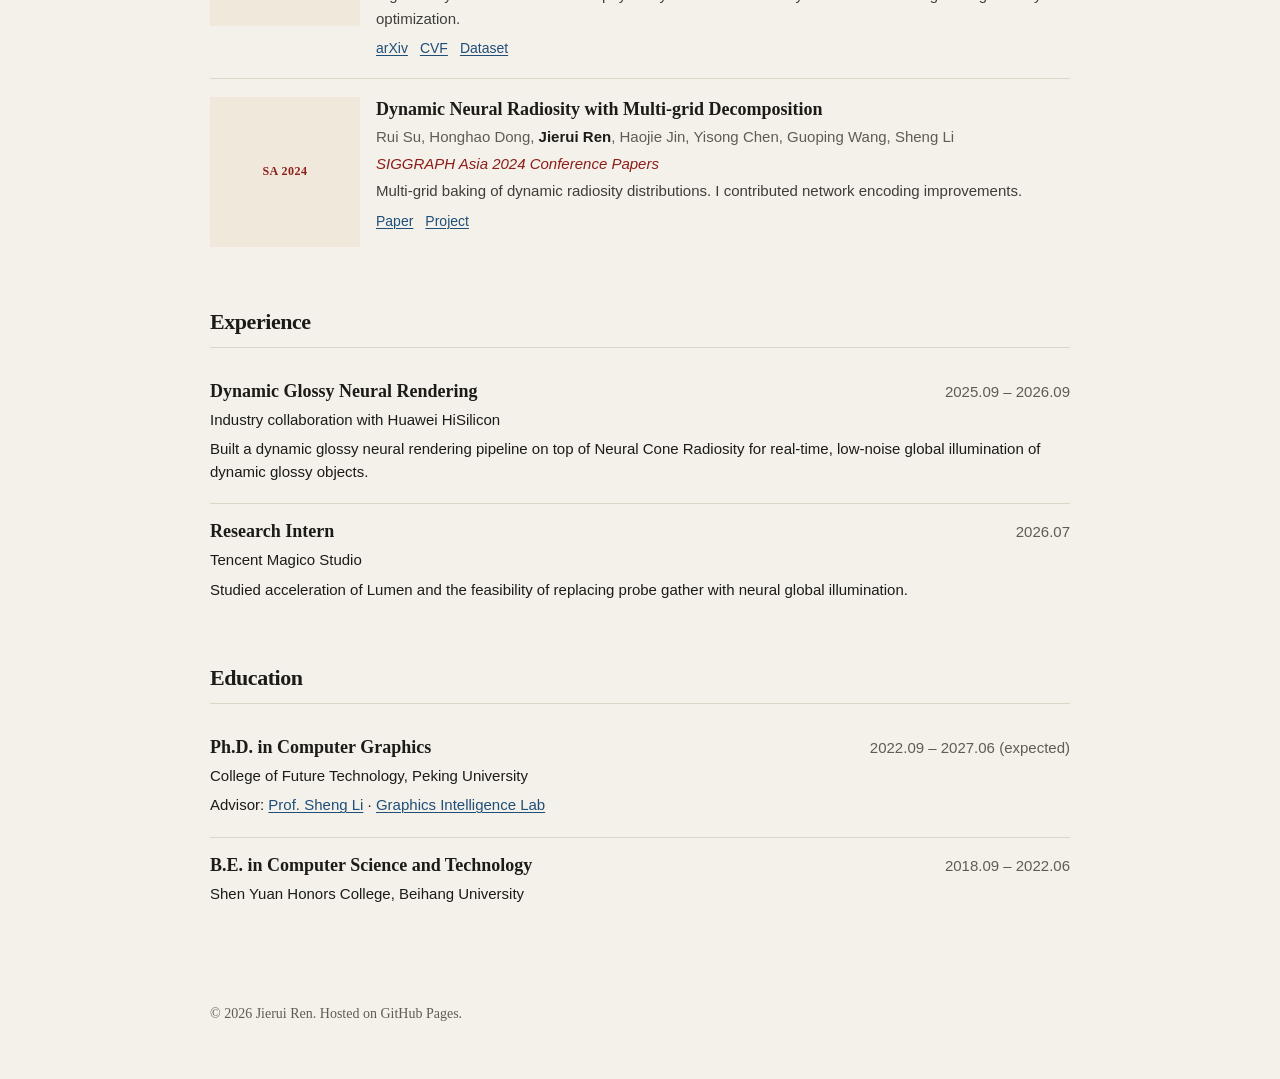
==== commit b830768d: "Align paper pages with camera-ready text and embed demo videos. Co-authored-by: Cursor <cursoragent@" ====
--- a/index.html
+++ b/index.html
@@ -112,25 +112,26 @@
           /></a>
           <div class="pub-body">
             <h3>
-              <a href="octaoctree/">OctaOctree Neural Radiosity for Real-time Glossy Material Rendering</a>
+              <a href="octaoctree/">OctaOctree Neural Radiosity for Real-time Glossy Material Rendering in Static Scenes</a>
             </h3>
             <p class="authors">
               <span class="me">Jierui Ren</span>, Haojie Jin, Bo Pang, Meng Gai, Fei
               Zhu, Yisong Chen, Sheng Li
             </p>
             <p class="venue">
-              SIGGRAPH Asia 2026 Conference Papers
-            </p>
-            <p class="highlight">
-              A spatial–directional data structure with complementary resolution,
-              improving glossy reflections for real-time rendering.
+              SIGGRAPH Asia 2026 Conference Papers, Kuala Lumpur
+            </p>
+            <p class="highlight">
+              A spatial–angular octree with octahedral maps for scene-specific glossy
+              GI in static scenes, queried once at the primary hit.
             </p>
             <p class="pub-links">
               <a href="https://arxiv.org/abs/2606.08469">arXiv</a>
               <a href="octaoctree/">Project</a>
               <a href="https://github.com/jieruijerry/OctaOctree">Code</a>
               <a href="octaoctree/supplement.pdf">Supp</a>
-              <a>Video</a>
+              <a href="octaoctree/#video">Video</a>
+              <a href="octaoctree/#fast-forward">Fast-forward</a>
             </p>
           </div>
         </article>
@@ -157,15 +158,15 @@
               IEEE Transactions on Visualization and Computer Graphics, 2026
             </p>
             <p class="highlight">
-              Cone-based neural radiosity that models glossy transport more faithfully
-              than prior Neural Radiosity methods, improving quality by over 20%.
+              Reflectance-aware ray-cone encoding for neural radiosity, producing
+              visually clean real-time GI across a wide range of glossiness.
             </p>
             <p class="pub-links">
               <a href="https://arxiv.org/abs/2509.07522">arXiv</a>
               <a href="neural-cone/">Project</a>
               <a href="https://github.com/jieruijerry/neural-cone">Code</a>
               <a href="neural-cone/supplement.pdf">Supp</a>
-              <a>Video</a>
+              <a href="neural-cone/#video">Video</a>
             </p>
           </div>
         </article>
--- a/assets/css/style.css
+++ b/assets/css/style.css
@@ -13,6 +13,11 @@
   box-sizing: border-box;
 }
 
+img {
+  max-width: 100%;
+  height: auto;
+}
+
 html {
   scroll-behavior: smooth;
   scroll-padding-top: 56px;
@@ -354,10 +359,11 @@
 .paper-hero {
   text-align: center;
   padding-bottom: 8px;
+  overflow: hidden;
 }
 
 .paper-hero h1 {
-  max-width: 18em;
+  max-width: 100%;
   margin: 0 auto 16px;
   font-size: 32px;
 }
@@ -366,6 +372,18 @@
   margin: 0 0 8px;
   color: var(--muted);
   font-size: 16px;
+}
+
+.paper-affiliations,
+.paper-note {
+  margin: 0 0 8px;
+  color: var(--muted);
+  font-size: 13px;
+  line-height: 1.45;
+}
+
+.paper-note {
+  margin-bottom: 12px;
 }
 
 .paper-authors a {
@@ -391,14 +409,78 @@
 .paper-teaser {
   display: block;
   width: 100%;
+  max-width: 100%;
   height: auto;
   margin: 28px 0 0;
+  box-sizing: border-box;
+  object-fit: contain;
   background: var(--paper);
   border: 1px solid var(--line);
 }
 
 .paper-page h2 {
   margin-top: 32px;
+}
+
+.video-switch {
+  display: flex;
+  flex-wrap: wrap;
+  justify-content: center;
+  gap: 10px;
+  margin: 0 0 12px;
+}
+
+.video-switch button {
+  padding: 4px 12px;
+  border: 1px solid var(--line);
+  background: var(--paper);
+  color: var(--link);
+  font: inherit;
+  font-size: 15px;
+  cursor: pointer;
+}
+
+.video-switch button.is-active,
+.video-switch button:hover {
+  border-color: var(--accent);
+  color: var(--accent);
+}
+
+.video-frame {
+  display: flex;
+  align-items: center;
+  justify-content: center;
+  width: 100%;
+  max-width: 100%;
+  aspect-ratio: 16 / 9;
+  overflow: hidden;
+  background: #1c1b18;
+  border: 1px solid var(--line);
+}
+
+.video-frame iframe {
+  display: block;
+  width: 100%;
+  height: 100%;
+  border: 0;
+}
+
+.video-empty {
+  margin: 0;
+  padding: 16px;
+  color: #efe8db;
+  font-family: -apple-system, BlinkMacSystemFont, "Segoe UI", sans-serif;
+  font-size: 15px;
+  text-align: center;
+}
+
+.paper-local-video {
+  display: block;
+  width: 100%;
+  max-width: 100%;
+  height: auto;
+  background: #1c1b18;
+  border: 1px solid var(--line);
 }
 
 .paper-page .abstract,
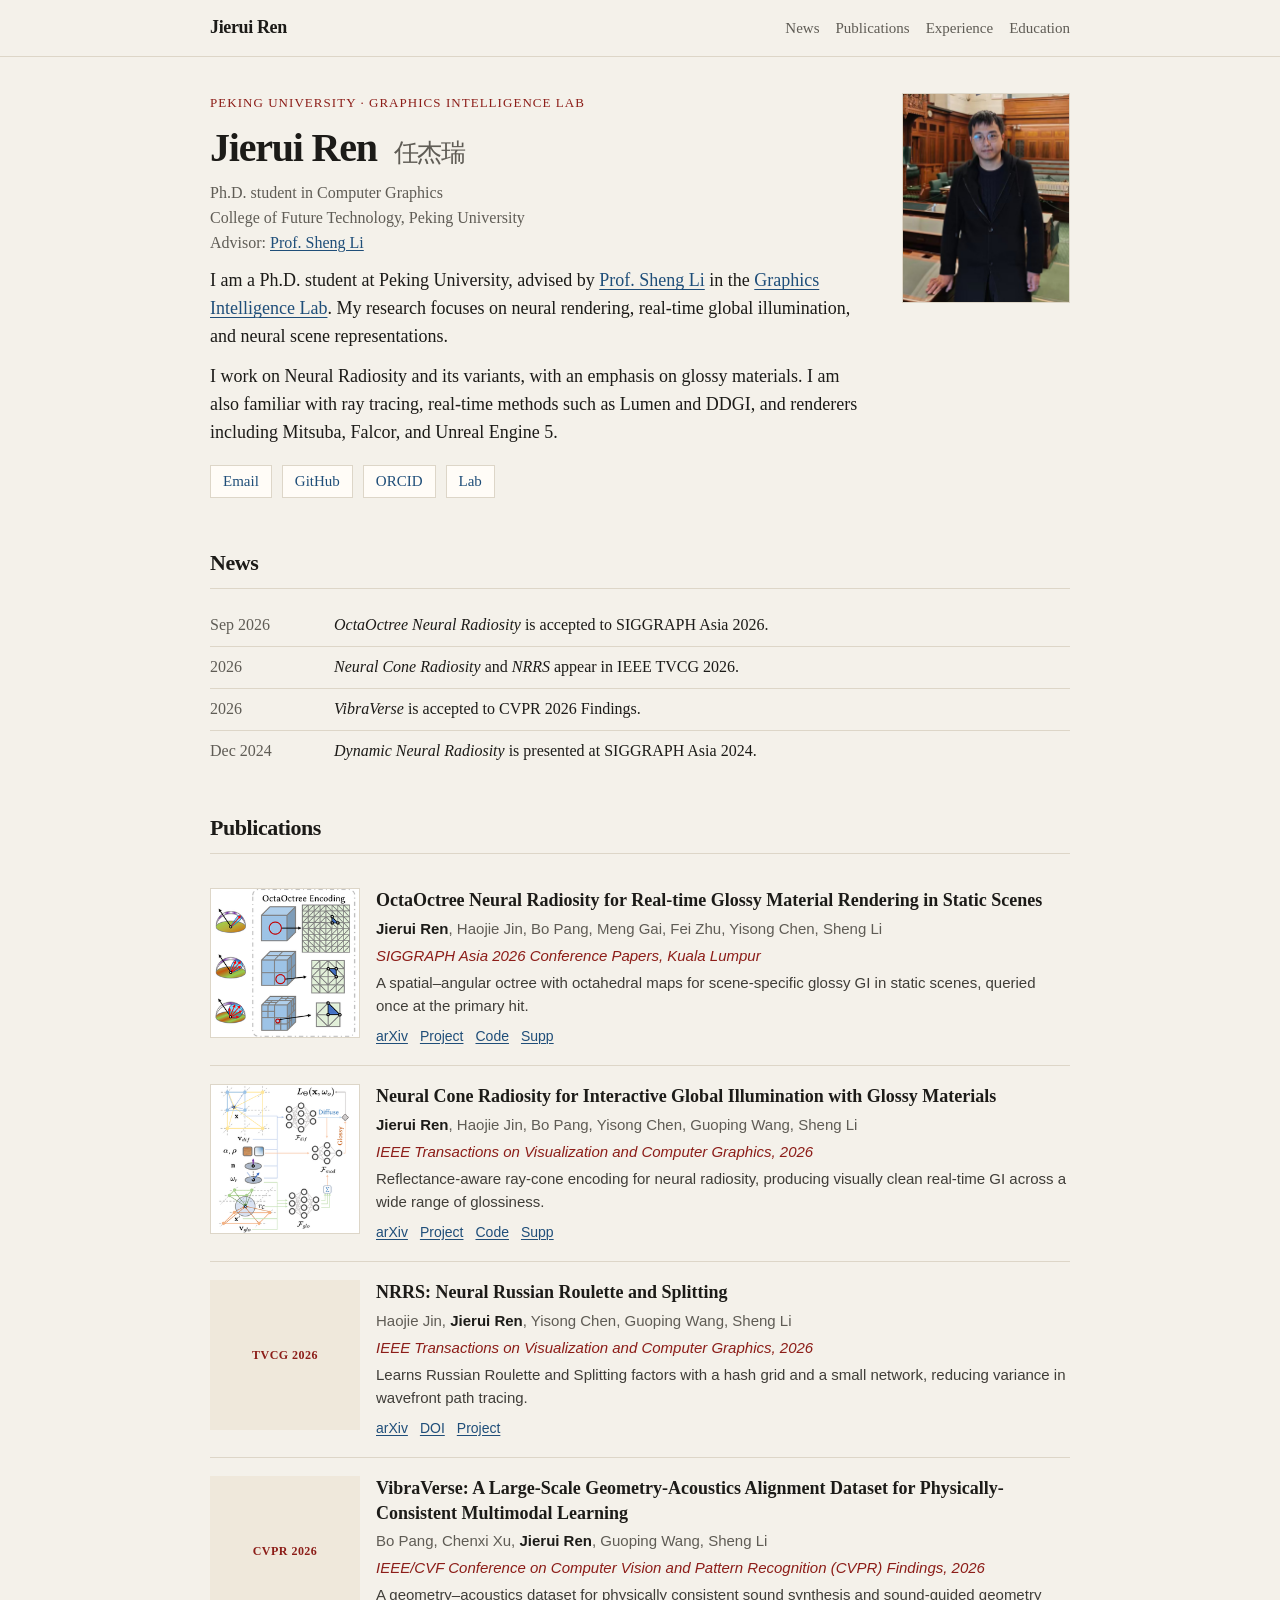
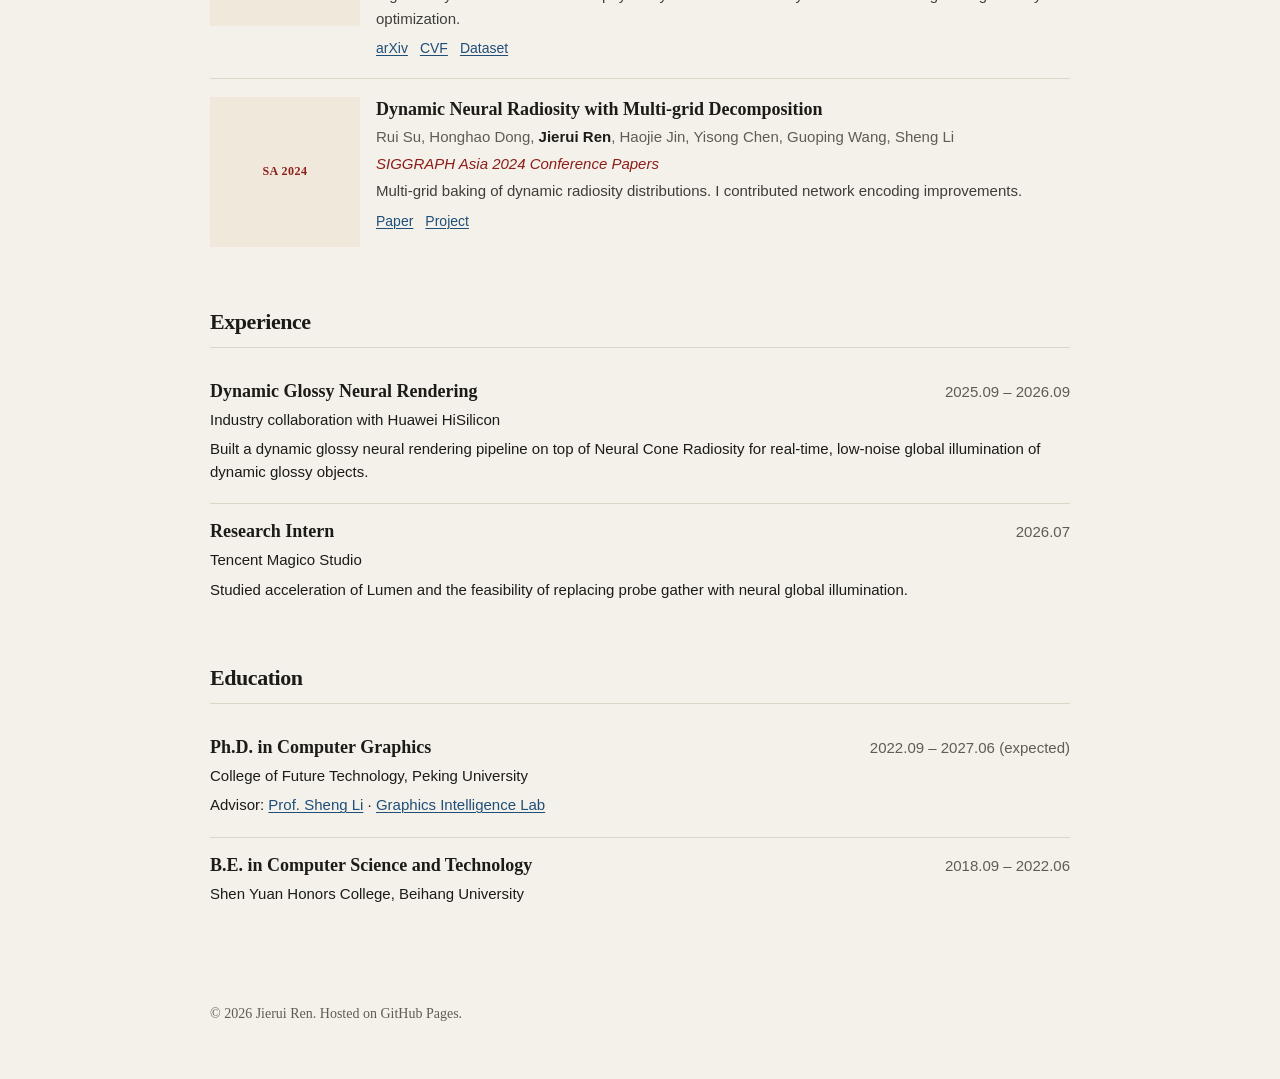
==== commit e2cfe3f2: "Remove Video and Fast-forward tags from paper link rows. Co-authored-by: Cursor <cursoragent@cursor." ====
--- a/index.html
+++ b/index.html
@@ -130,8 +130,6 @@
               <a href="octaoctree/">Project</a>
               <a href="https://github.com/jieruijerry/OctaOctree">Code</a>
               <a href="octaoctree/supplement.pdf">Supp</a>
-              <a href="octaoctree/#video">Video</a>
-              <a href="octaoctree/#fast-forward">Fast-forward</a>
             </p>
           </div>
         </article>
@@ -166,7 +164,6 @@
               <a href="neural-cone/">Project</a>
               <a href="https://github.com/jieruijerry/neural-cone">Code</a>
               <a href="neural-cone/supplement.pdf">Supp</a>
-              <a href="neural-cone/#video">Video</a>
             </p>
           </div>
         </article>
